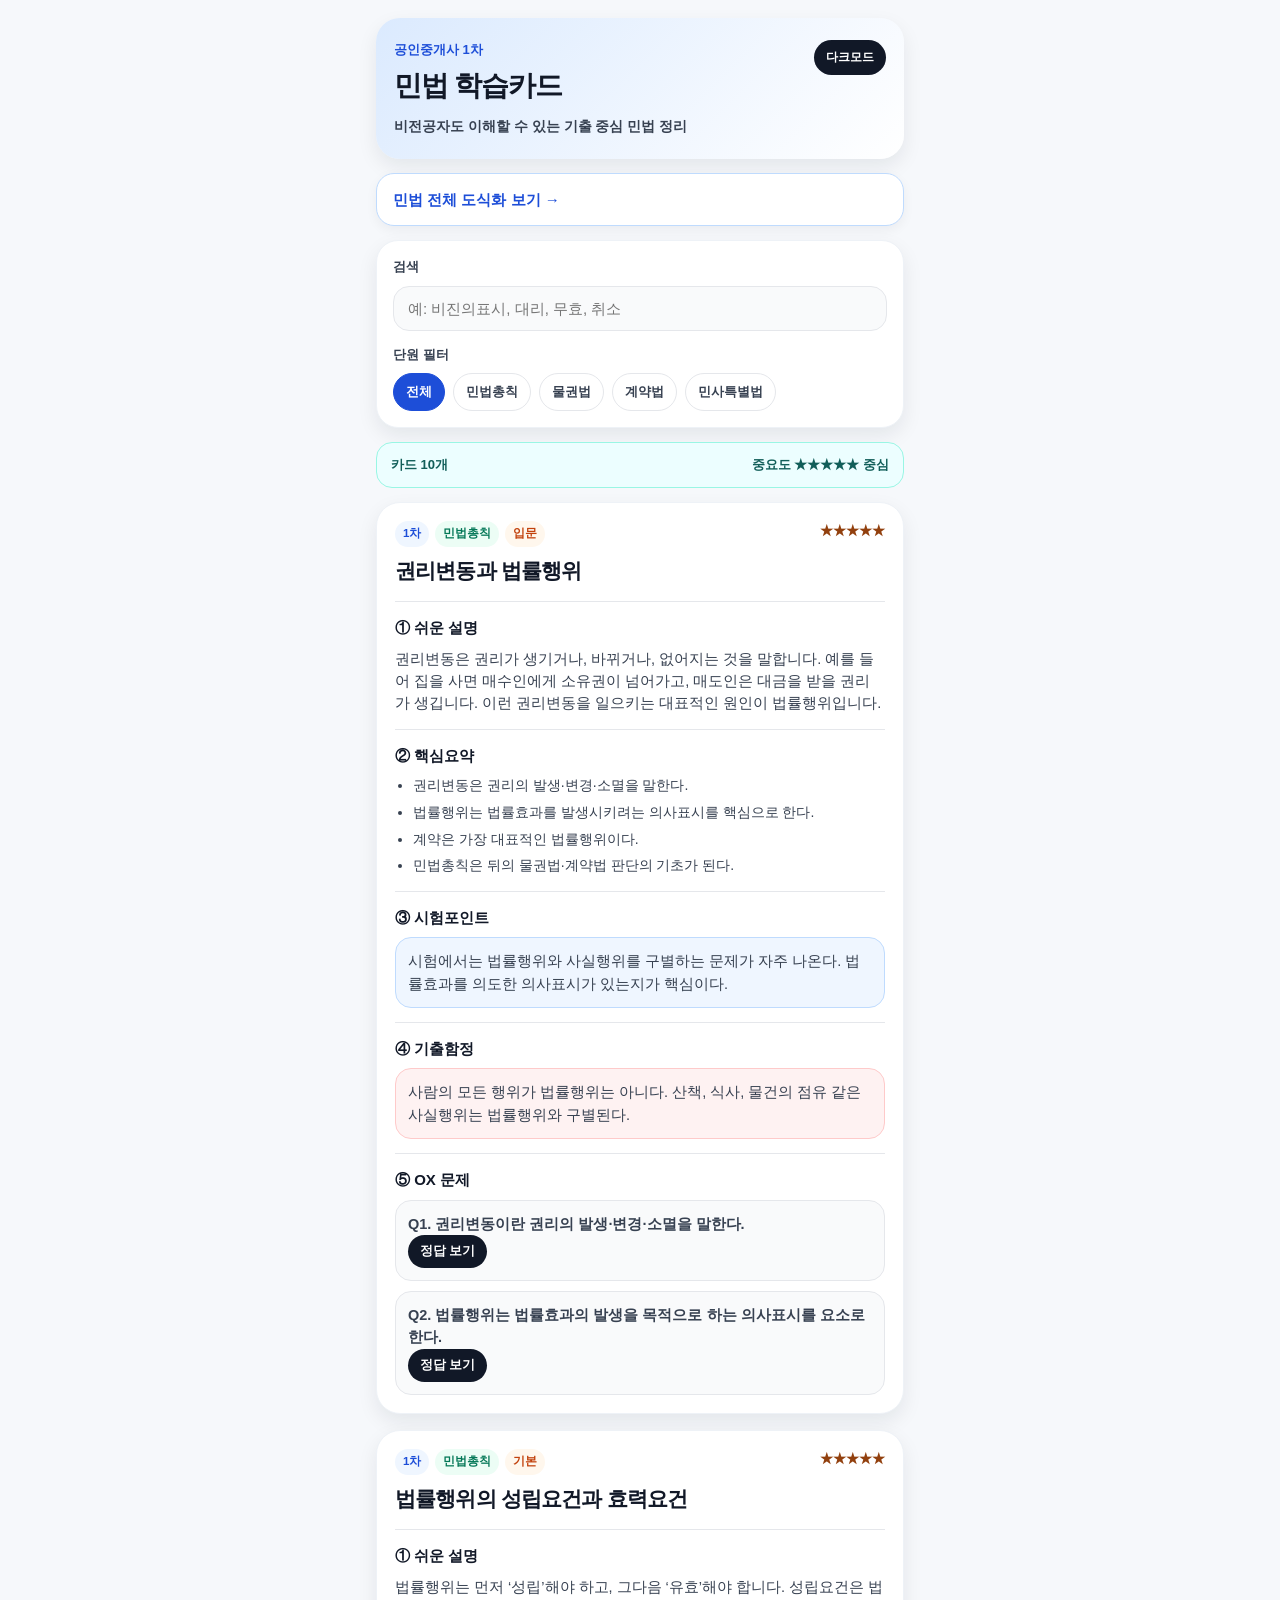
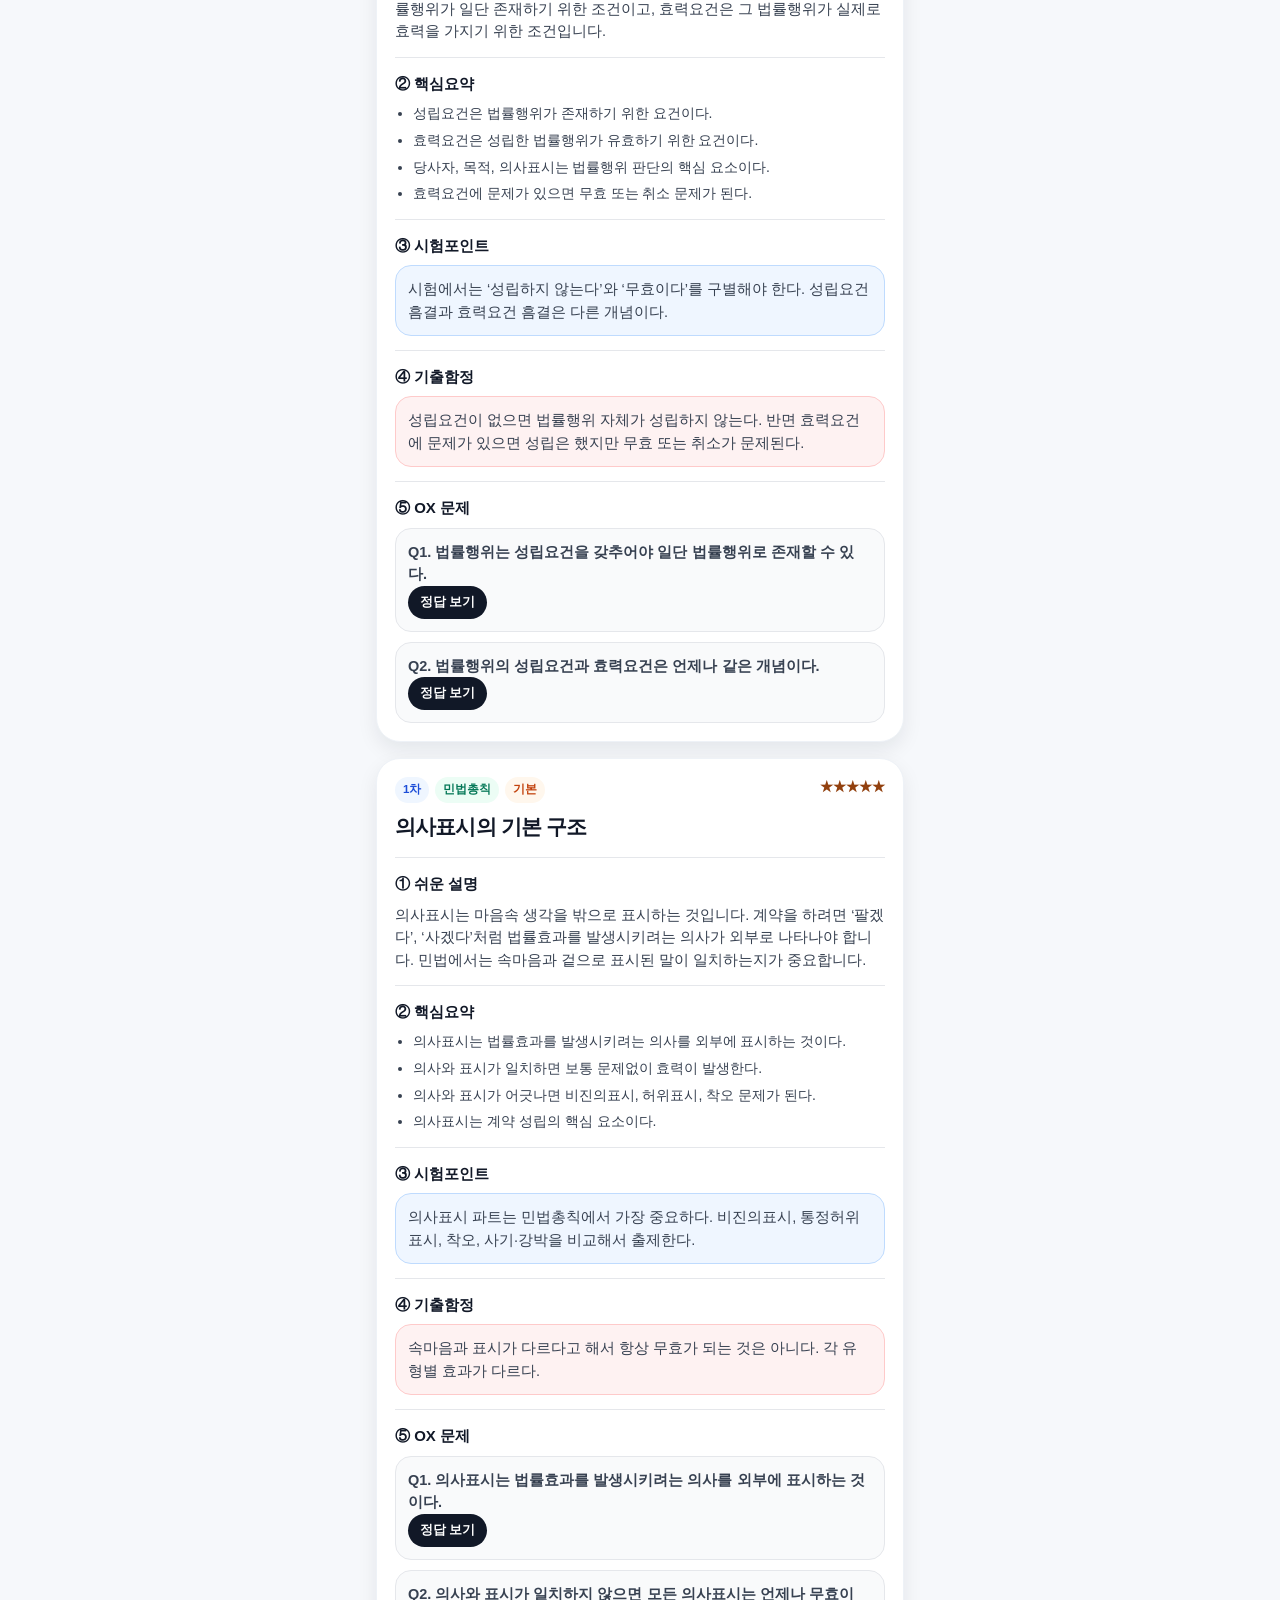
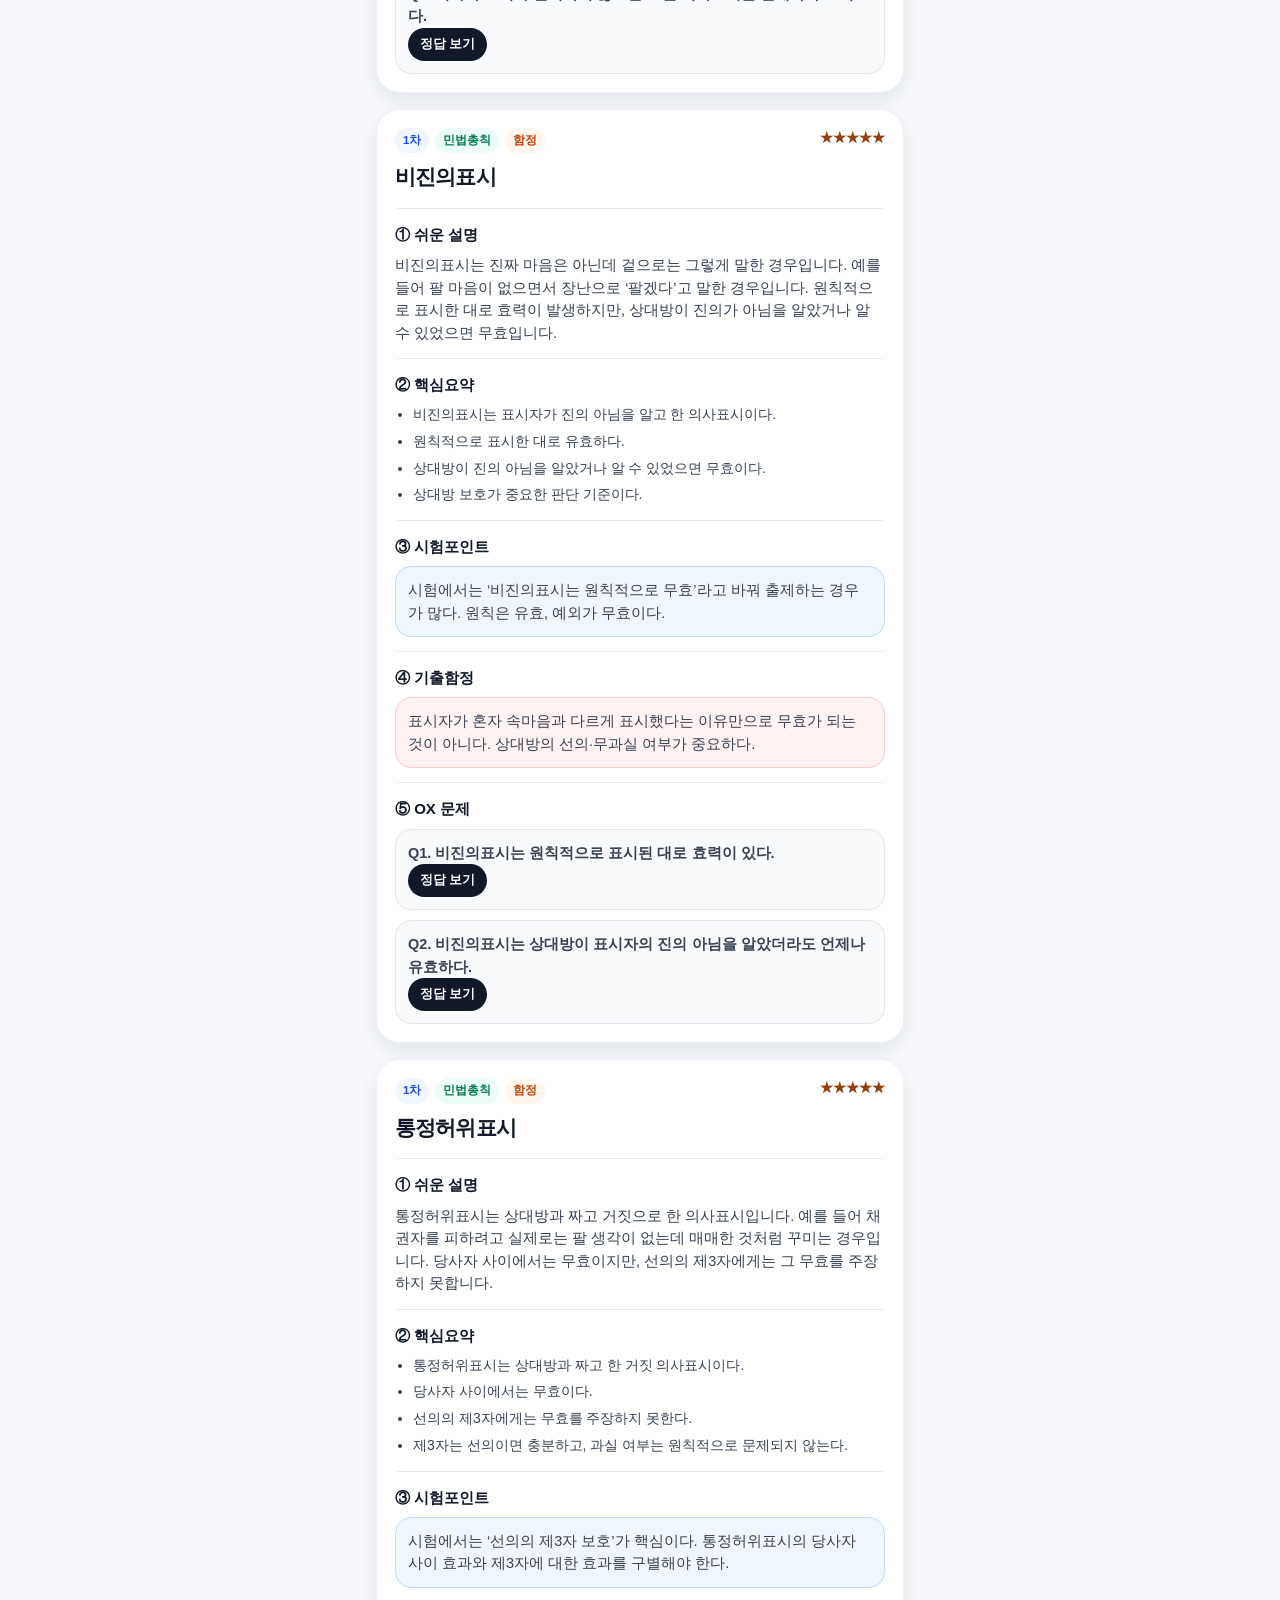
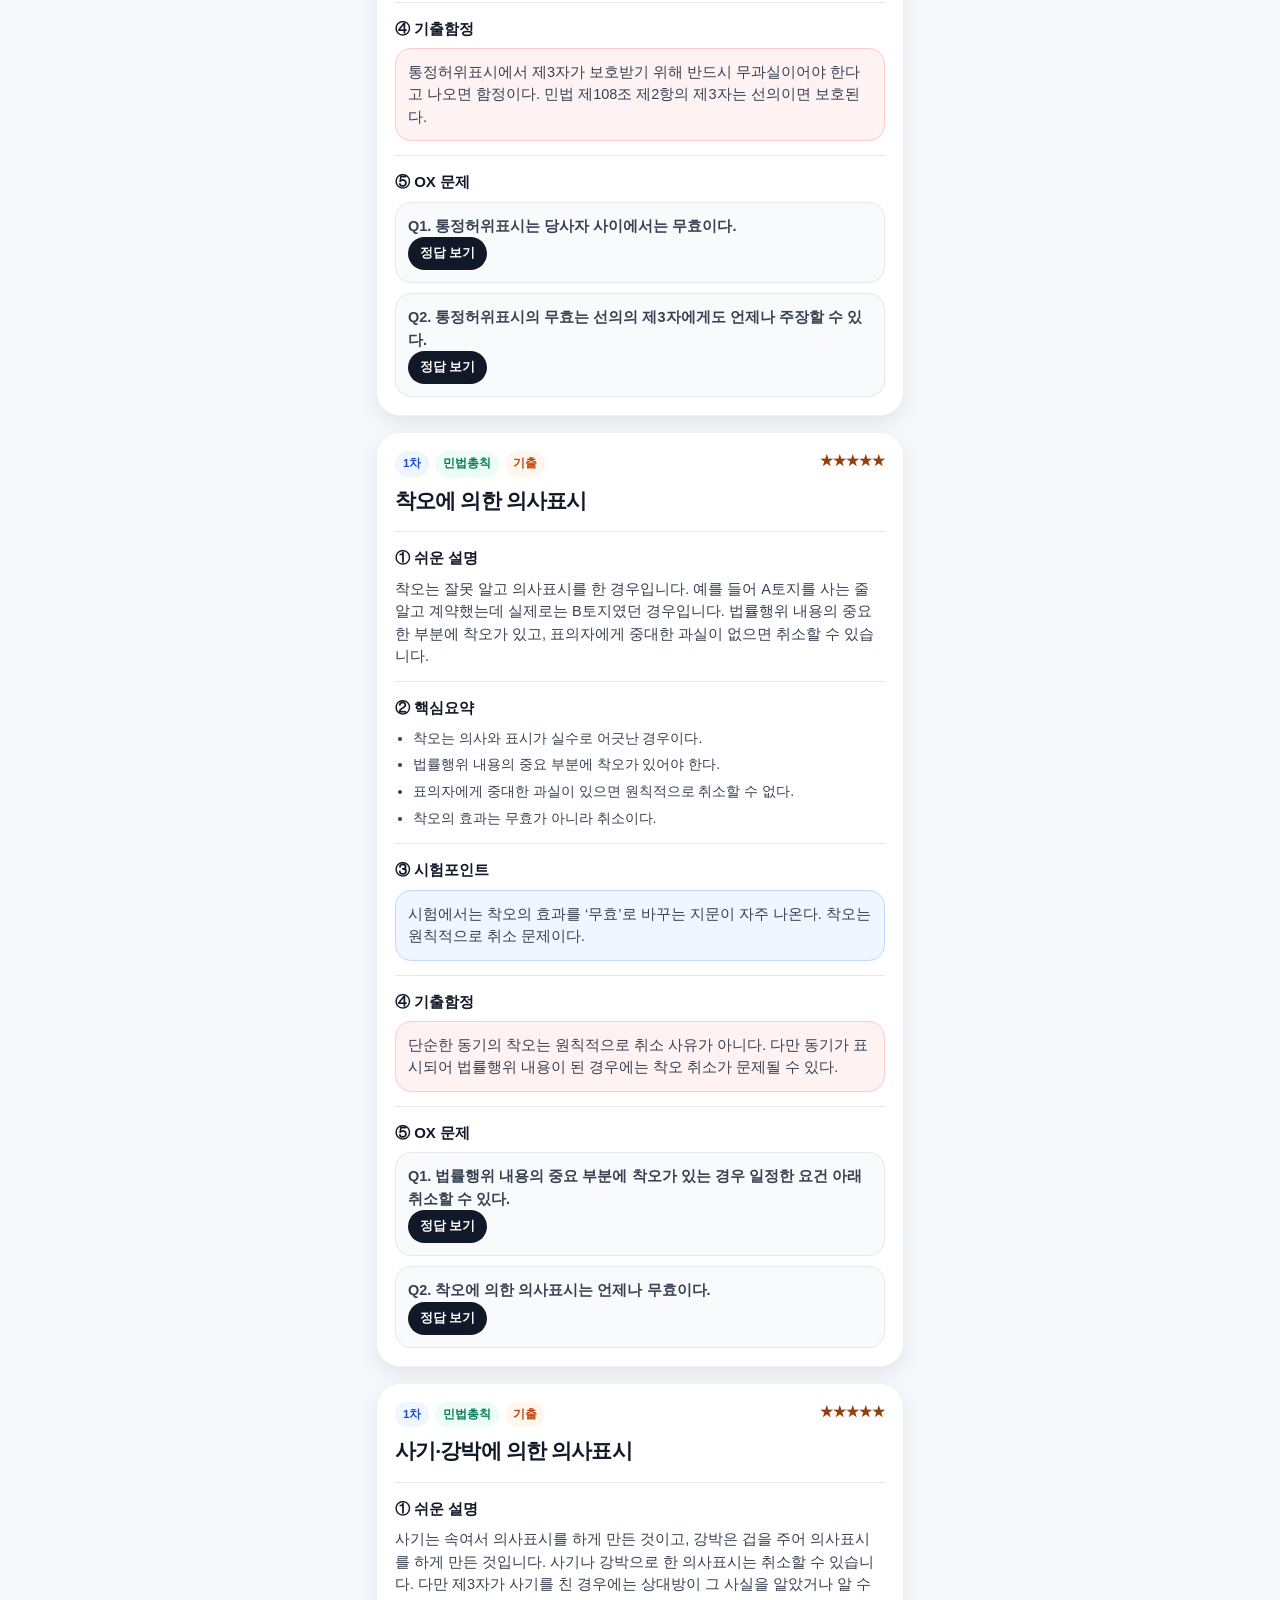
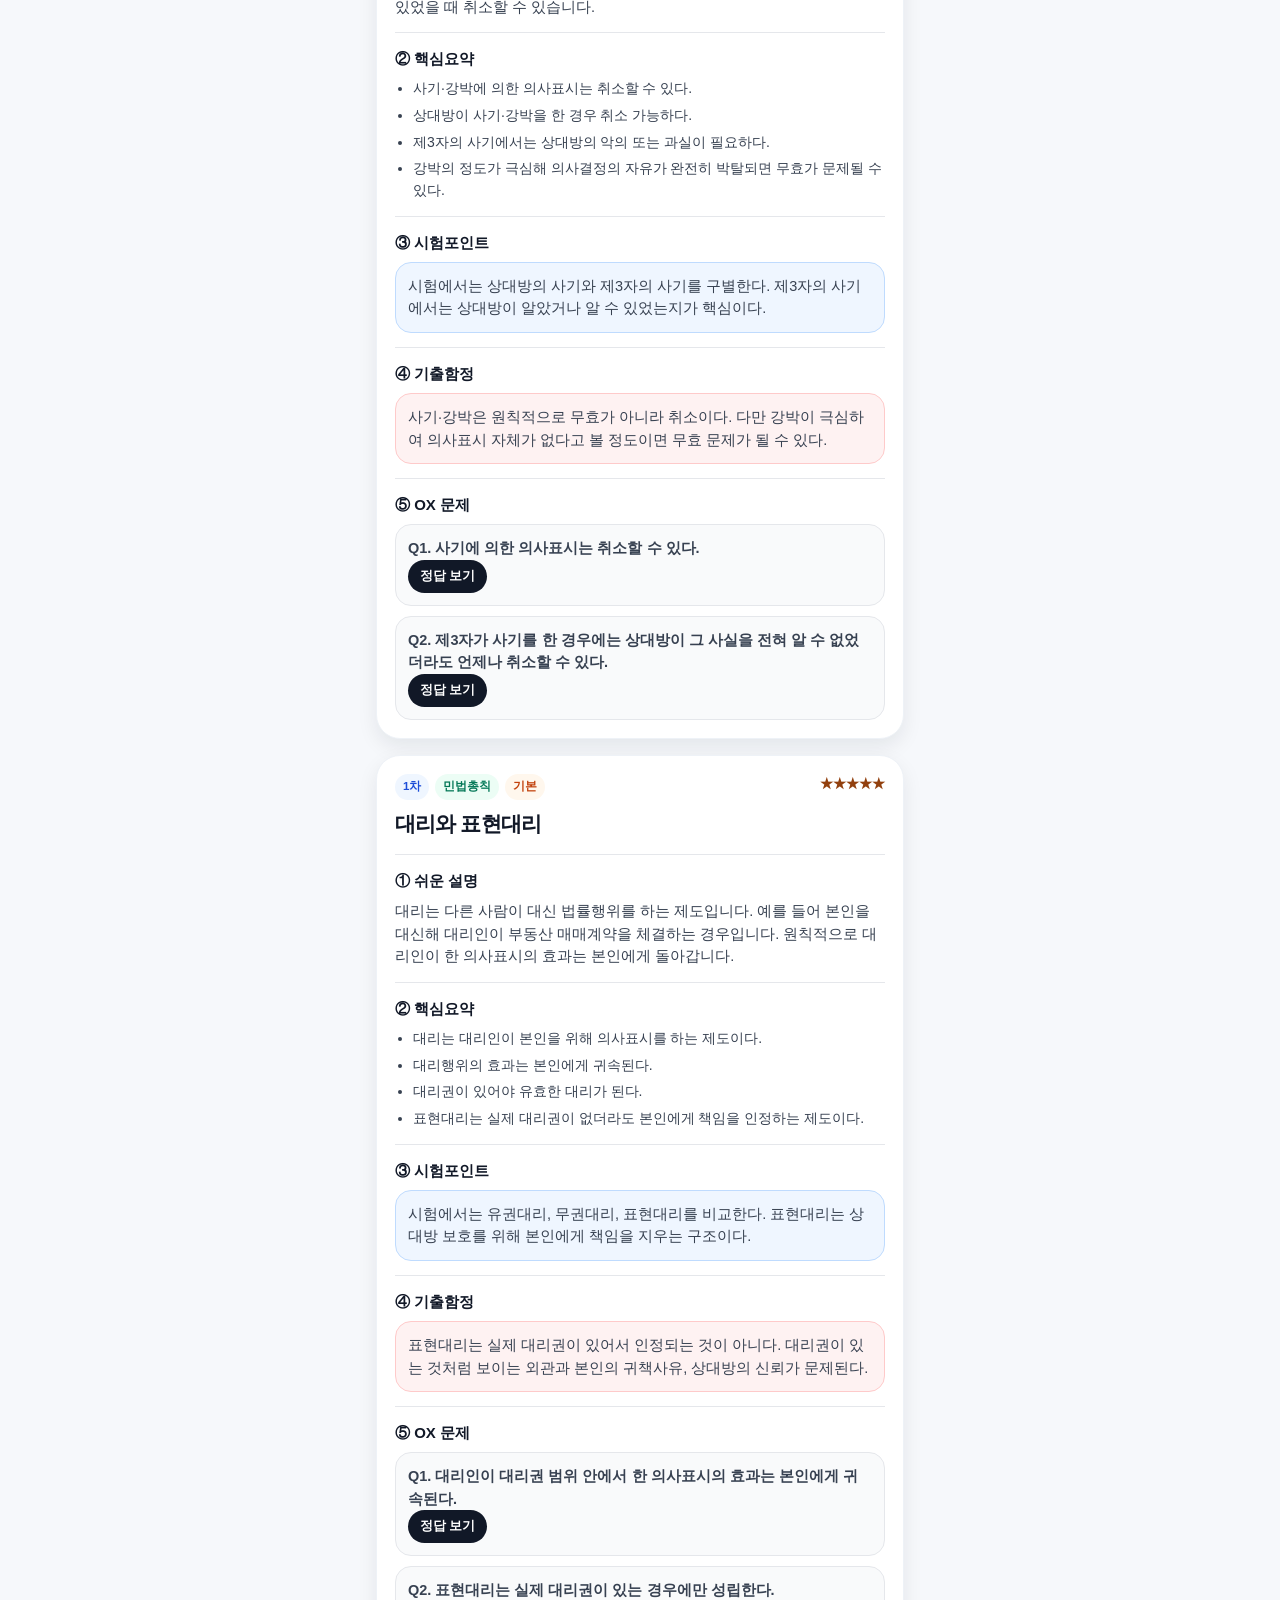
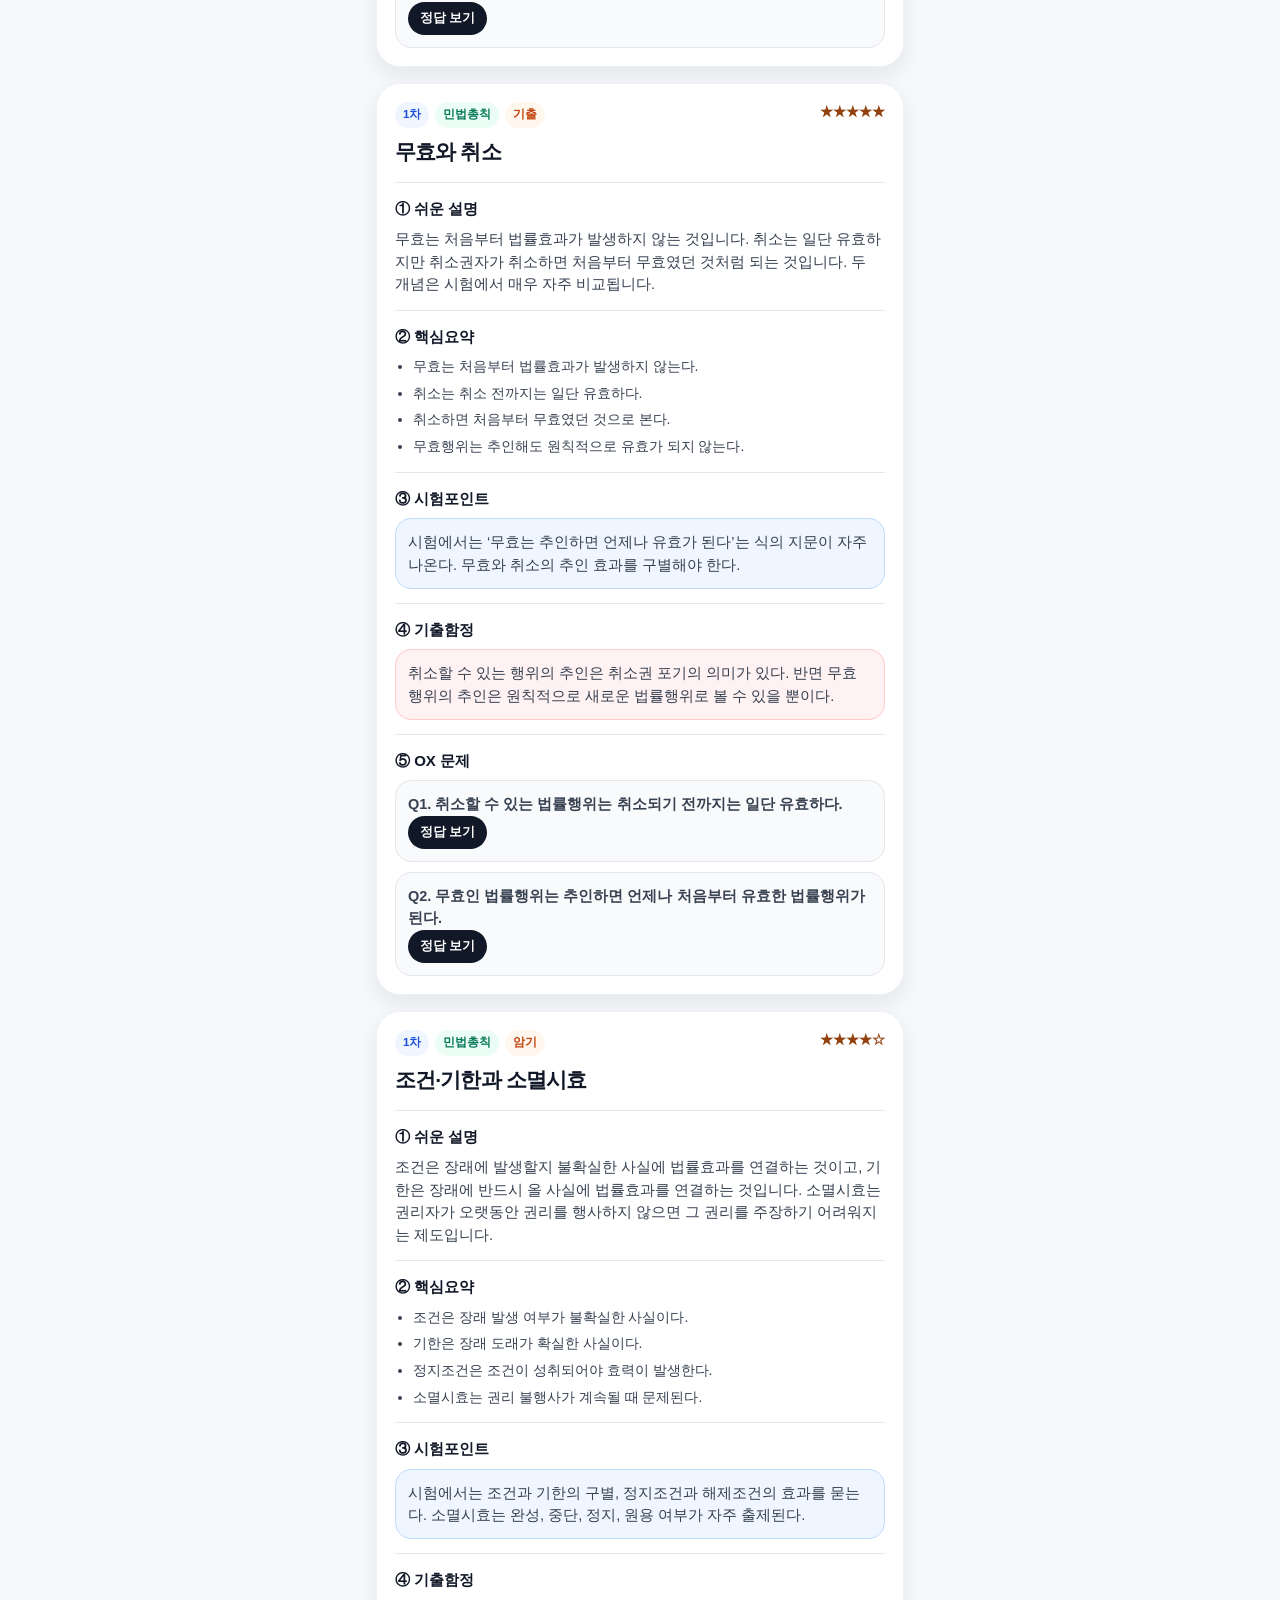
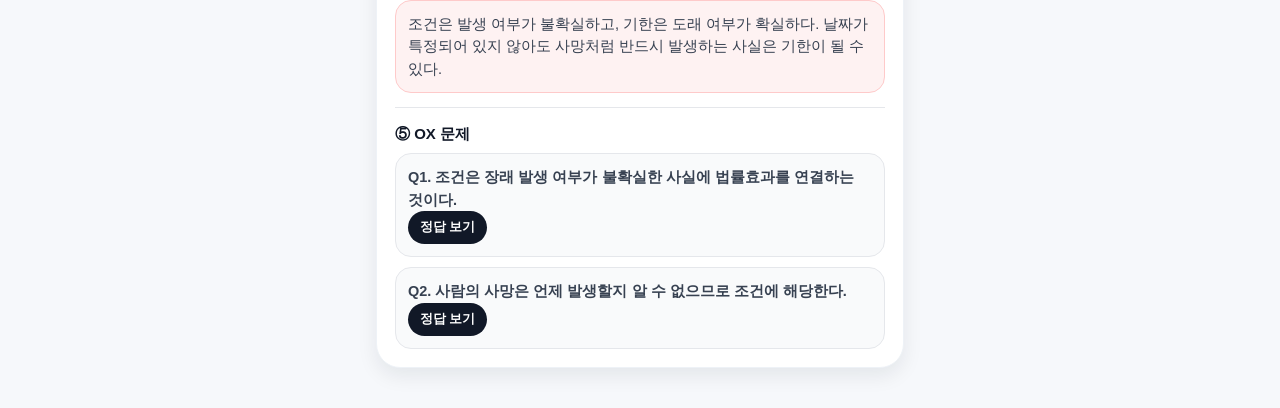
==== index.html @ 46f20a0e "Add files via upload" ====
<!DOCTYPE html>
<html lang="ko">
<head>
  <meta charset="UTF-8" />
  <meta name="viewport" content="width=device-width, initial-scale=1.0" />

  <title>공인중개사 민법 학습카드</title>

  <!-- 디자인 파일 연결 -->
  <link rel="stylesheet" href="style.css" />
</head>

<body>
  <div class="app">
    <header class="header">
      <div>
        <p class="eyebrow">공인중개사 1차</p>
        <h1>민법 학습카드</h1>
        <p class="subtitle">비전공자도 이해할 수 있는 기출 중심 민법 정리</p>
      </div>

      <button id="darkModeBtn" class="dark-btn" type="button">
        다크모드
      </button>
    </header>

    <section class="overview-link">
      <a href="civil-overview.html">
        민법 전체 도식화 보기 →
      </a>
    </section>

    <section class="control-panel">
      <label for="searchInput" class="label">검색</label>
      <input
        id="searchInput"
        class="search-input"
        type="text"
        placeholder="예: 비진의표시, 대리, 무효, 취소"
      />

      <div class="filter-area">
        <p class="label">단원 필터</p>

        <div class="filter-buttons">
          <button class="filter-btn active" type="button" data-chapter="전체">
            전체
          </button>

          <button class="filter-btn" type="button" data-chapter="민법총칙">
            민법총칙
          </button>

          <button class="filter-btn" type="button" data-chapter="물권법">
            물권법
          </button>

          <button class="filter-btn" type="button" data-chapter="계약법">
            계약법
          </button>

          <button class="filter-btn" type="button" data-chapter="민사특별법">
            민사특별법
          </button>
        </div>
      </div>
    </section>

    <section class="status-box">
      <span id="cardCount">카드 0개</span>
      <span>중요도 ★★★★★ 중심</span>
    </section>

    <main id="cardContainer" class="card-container">
      <!-- app.js가 여기에 학습카드를 자동으로 넣습니다 -->
    </main>
  </div>

  <!-- 데이터 파일 먼저 연결 -->
  <script src="data.js"></script>

  <!-- 작동 기능 파일 연결 -->
  <script src="app.js"></script>
</body>
</html>
---- style.css ----
:root {
  --bg: #f6f8fb;
  --card: #ffffff;
  --text: #111827;
  --muted: #6b7280;
  --line: #e5e7eb;
  --main: #1d4ed8;
  --main-soft: #eff6ff;
  --green: #047857;
  --green-soft: #ecfdf5;
  --orange: #c2410c;
  --orange-soft: #fff7ed;
  --red: #b91c1c;
  --red-soft: #fef2f2;
  --yellow: #facc15;
  --shadow: 0 8px 20px rgba(15, 23, 42, 0.08);
}

* {
  box-sizing: border-box;
}

body {
  margin: 0;
  font-family: -apple-system, BlinkMacSystemFont, "Apple SD Gothic Neo",
    "Noto Sans KR", "Segoe UI", sans-serif;
  background: var(--bg);
  color: var(--text);
  line-height: 1.55;
}

.app {
  width: 100%;
  max-width: 560px;
  margin: 0 auto;
  padding: 18px 16px 40px;
}

.header {
  display: flex;
  justify-content: space-between;
  gap: 14px;
  align-items: flex-start;
  background: linear-gradient(135deg, #dbeafe, #ffffff);
  border-radius: 24px;
  padding: 22px 18px;
  box-shadow: var(--shadow);
  margin-bottom: 14px;
}

.eyebrow {
  margin: 0 0 4px;
  font-size: 13px;
  font-weight: 800;
  color: var(--main);
}

h1 {
  margin: 0;
  font-size: 28px;
  font-weight: 900;
  letter-spacing: -0.04em;
}

.subtitle {
  margin: 8px 0 0;
  font-size: 14px;
  color: #374151;
  font-weight: 600;
}

.dark-btn {
  flex: 0 0 auto;
  border: 0;
  border-radius: 999px;
  padding: 9px 12px;
  background: #111827;
  color: #ffffff;
  font-size: 12px;
  font-weight: 800;
  cursor: pointer;
}

.overview-link {
  margin-bottom: 14px;
}

.overview-link a {
  display: block;
  text-decoration: none;
  background: #ffffff;
  color: var(--main);
  border: 1px solid #bfdbfe;
  border-radius: 18px;
  padding: 14px 16px;
  font-size: 15px;
  font-weight: 900;
  box-shadow: 0 4px 12px rgba(15, 23, 42, 0.05);
}

.control-panel {
  background: #ffffff;
  border-radius: 22px;
  padding: 16px;
  box-shadow: var(--shadow);
  border: 1px solid #eef2f7;
  margin-bottom: 14px;
}

.label {
  margin: 0 0 8px;
  display: block;
  font-size: 13px;
  color: #374151;
  font-weight: 900;
}

.search-input {
  width: 100%;
  border: 1px solid var(--line);
  border-radius: 16px;
  padding: 13px 14px;
  font-size: 15px;
  outline: none;
  background: #f9fafb;
  color: var(--text);
}

.search-input:focus {
  border-color: var(--main);
  background: #ffffff;
  box-shadow: 0 0 0 3px rgba(29, 78, 216, 0.12);
}

.filter-area {
  margin-top: 14px;
}

.filter-buttons {
  display: flex;
  flex-wrap: wrap;
  gap: 8px;
}

.filter-btn {
  border: 1px solid var(--line);
  background: #ffffff;
  color: #374151;
  border-radius: 999px;
  padding: 9px 12px;
  font-size: 13px;
  font-weight: 800;
  cursor: pointer;
}

.filter-btn.active {
  background: var(--main);
  color: #ffffff;
  border-color: var(--main);
}

.status-box {
  display: flex;
  justify-content: space-between;
  gap: 10px;
  background: #ecfeff;
  color: #115e59;
  border: 1px solid #99f6e4;
  border-radius: 16px;
  padding: 12px 14px;
  font-size: 13px;
  font-weight: 900;
  margin-bottom: 14px;
}

.card-container {
  display: flex;
  flex-direction: column;
  gap: 16px;
}

.study-card {
  background: var(--card);
  border-radius: 24px;
  padding: 18px;
  box-shadow: var(--shadow);
  border: 1px solid #eef2f7;
}

.card-top {
  display: flex;
  justify-content: space-between;
  gap: 12px;
  align-items: flex-start;
  margin-bottom: 12px;
}

.badges {
  display: flex;
  flex-wrap: wrap;
  gap: 6px;
  margin-bottom: 8px;
}

.badge {
  display: inline-flex;
  align-items: center;
  border-radius: 999px;
  padding: 4px 8px;
  font-size: 11.5px;
  font-weight: 900;
}

.badge.exam {
  background: var(--main-soft);
  color: var(--main);
}

.badge.chapter {
  background: var(--green-soft);
  color: var(--green);
}

.badge.level {
  background: var(--orange-soft);
  color: var(--orange);
}

.card-title {
  margin: 0;
  font-size: 21px;
  font-weight: 900;
  letter-spacing: -0.04em;
}

.importance {
  white-space: nowrap;
  font-size: 13px;
  color: #92400e;
  font-weight: 900;
}

.card-section {
  margin-top: 14px;
  padding-top: 14px;
  border-top: 1px solid var(--line);
}

.card-section h3 {
  margin: 0 0 8px;
  font-size: 15px;
  font-weight: 900;
  color: #111827;
}

.card-section p {
  margin: 0;
  font-size: 14.5px;
  color: #374151;
}

.summary-list {
  margin: 0;
  padding-left: 18px;
}

.summary-list li {
  margin: 5px 0;
  font-size: 14px;
  color: #374151;
}

.point-box {
  background: var(--main-soft);
  border: 1px solid #bfdbfe;
  border-radius: 16px;
  padding: 12px;
}

.trap-box {
  background: var(--red-soft);
  border: 1px solid #fecaca;
  border-radius: 16px;
  padding: 12px;
}

.ox-list {
  display: flex;
  flex-direction: column;
  gap: 10px;
}

.ox-item {
  background: #f9fafb;
  border: 1px solid var(--line);
  border-radius: 16px;
  padding: 12px;
}

.ox-q {
  margin: 0 0 10px;
  font-size: 14.5px;
  font-weight: 800;
  color: #111827;
}

.answer-btn {
  border: 0;
  border-radius: 999px;
  background: #111827;
  color: #ffffff;
  padding: 8px 12px;
  font-size: 12.5px;
  font-weight: 900;
  cursor: pointer;
}

.ox-answer {
  display: none;
  margin-top: 10px;
  padding: 10px;
  background: #ffffff;
  border-radius: 12px;
  border: 1px solid var(--line);
  font-size: 13.5px;
  color: #374151;
}

.ox-answer.show {
  display: block;
}

.answer-mark {
  font-size: 16px;
  font-weight: 900;
  color: var(--main);
  margin-right: 6px;
}

.empty {
  background: #ffffff;
  border-radius: 20px;
  padding: 24px 18px;
  text-align: center;
  color: var(--muted);
  font-weight: 800;
  box-shadow: var(--shadow);
}

/* 다크모드 */
body.dark {
  --bg: #0f172a;
  --card: #1e293b;
  --text: #f8fafc;
  --muted: #cbd5e1;
  --line: #334155;
  --main-soft: #172554;
  --green-soft: #052e2b;
  --orange-soft: #431407;
  --red-soft: #450a0a;
}

body.dark .header {
  background: linear-gradient(135deg, #1e3a8a, #1e293b);
}

body.dark .subtitle,
body.dark .label,
body.dark .filter-btn,
body.dark .card-section p,
body.dark .summary-list li,
body.dark .ox-q {
  color: #e5e7eb;
}

body.dark .control-panel,
body.dark .overview-link a,
body.dark .study-card,
body.dark .ox-item,
body.dark .ox-answer,
body.dark .empty {
  background: #1e293b;
  border-color: #334155;
}

body.dark .search-input {
  background: #0f172a;
  border-color: #334155;
  color: #f8fafc;
}

body.dark .filter-btn {
  background: #0f172a;
  border-color: #334155;
}

body.dark .filter-btn.active {
  background: #2563eb;
  color: #ffffff;
}

body.dark .dark-btn {
  background: #f8fafc;
  color: #111827;
}

body.dark .card-section h3,
body.dark .card-title {
  color: #f8fafc;
}

@media (max-width: 380px) {
  .app {
    padding: 14px 12px 32px;
  }

  .header {
    flex-direction: column;
  }

  h1 {
    font-size: 25px;
  }

  .status-box {
    flex-direction: column;
  }

  .card-title {
    font-size: 19px;
  }
}
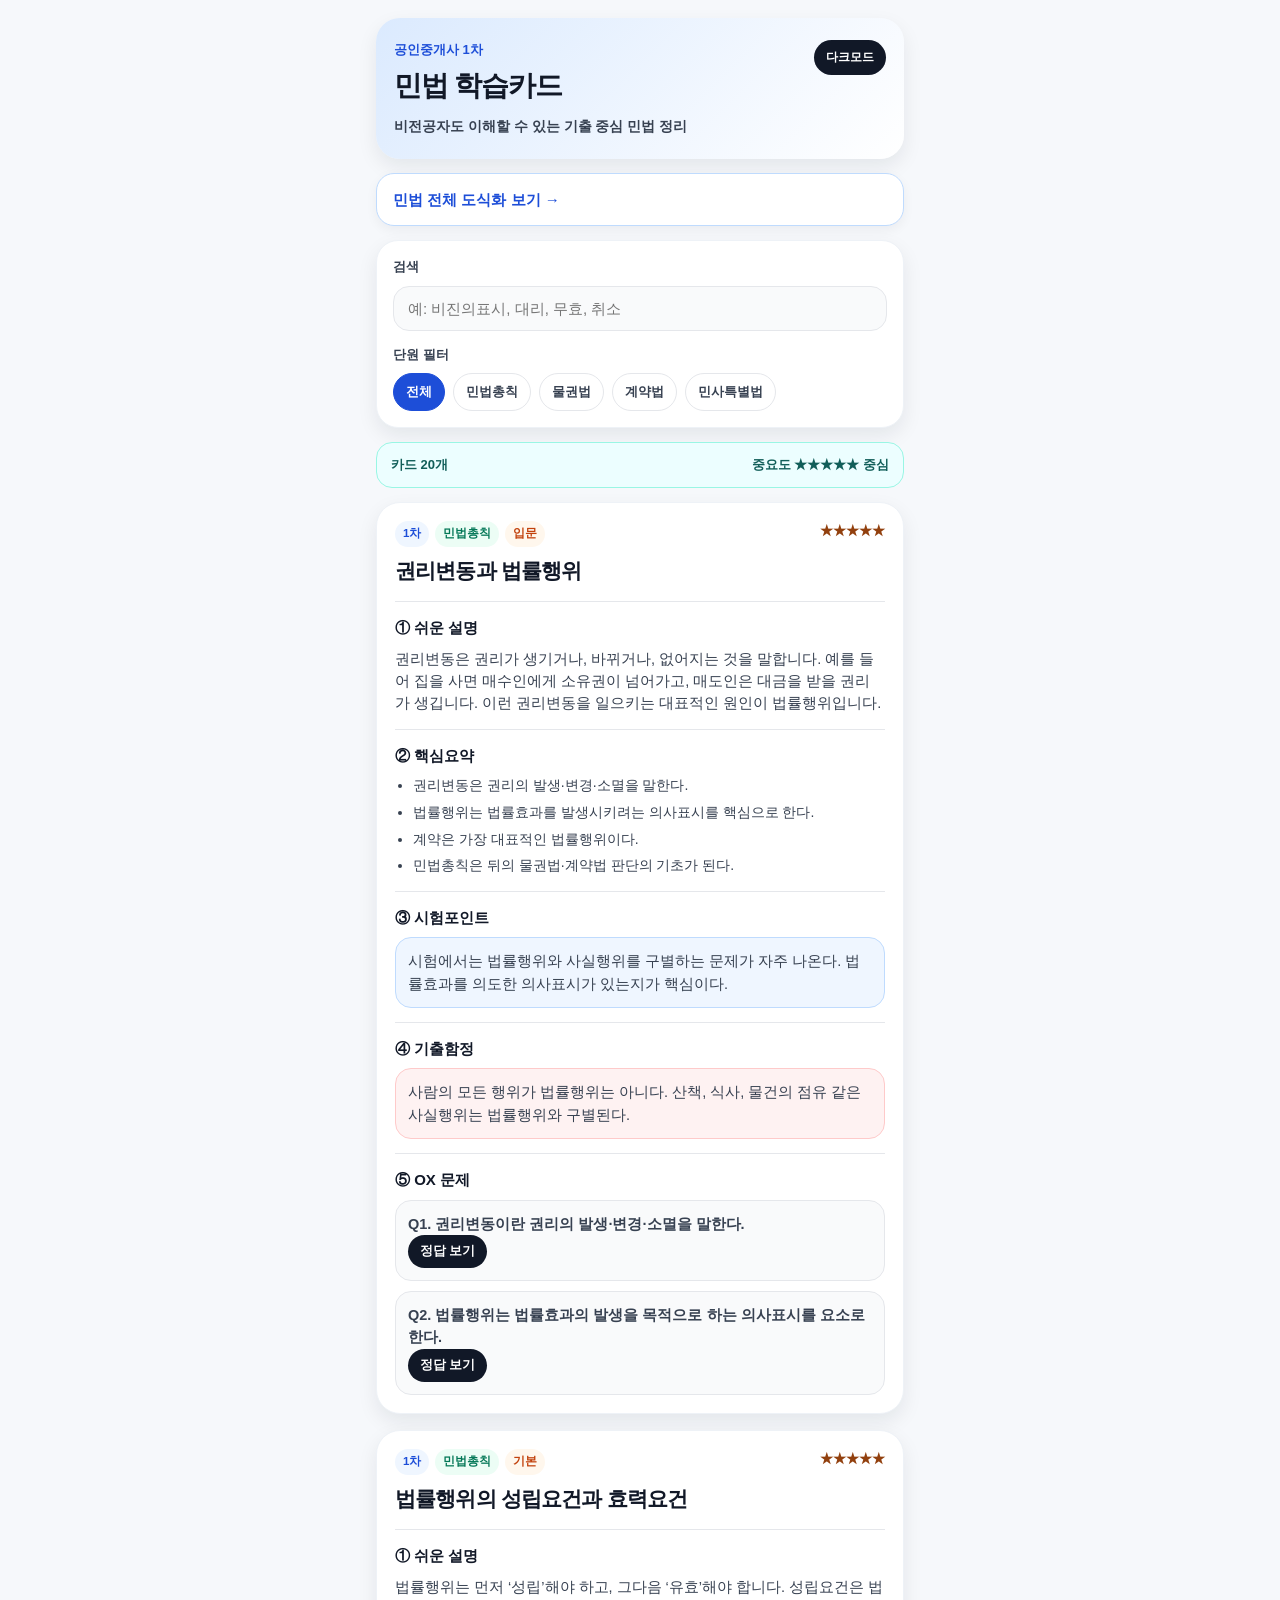
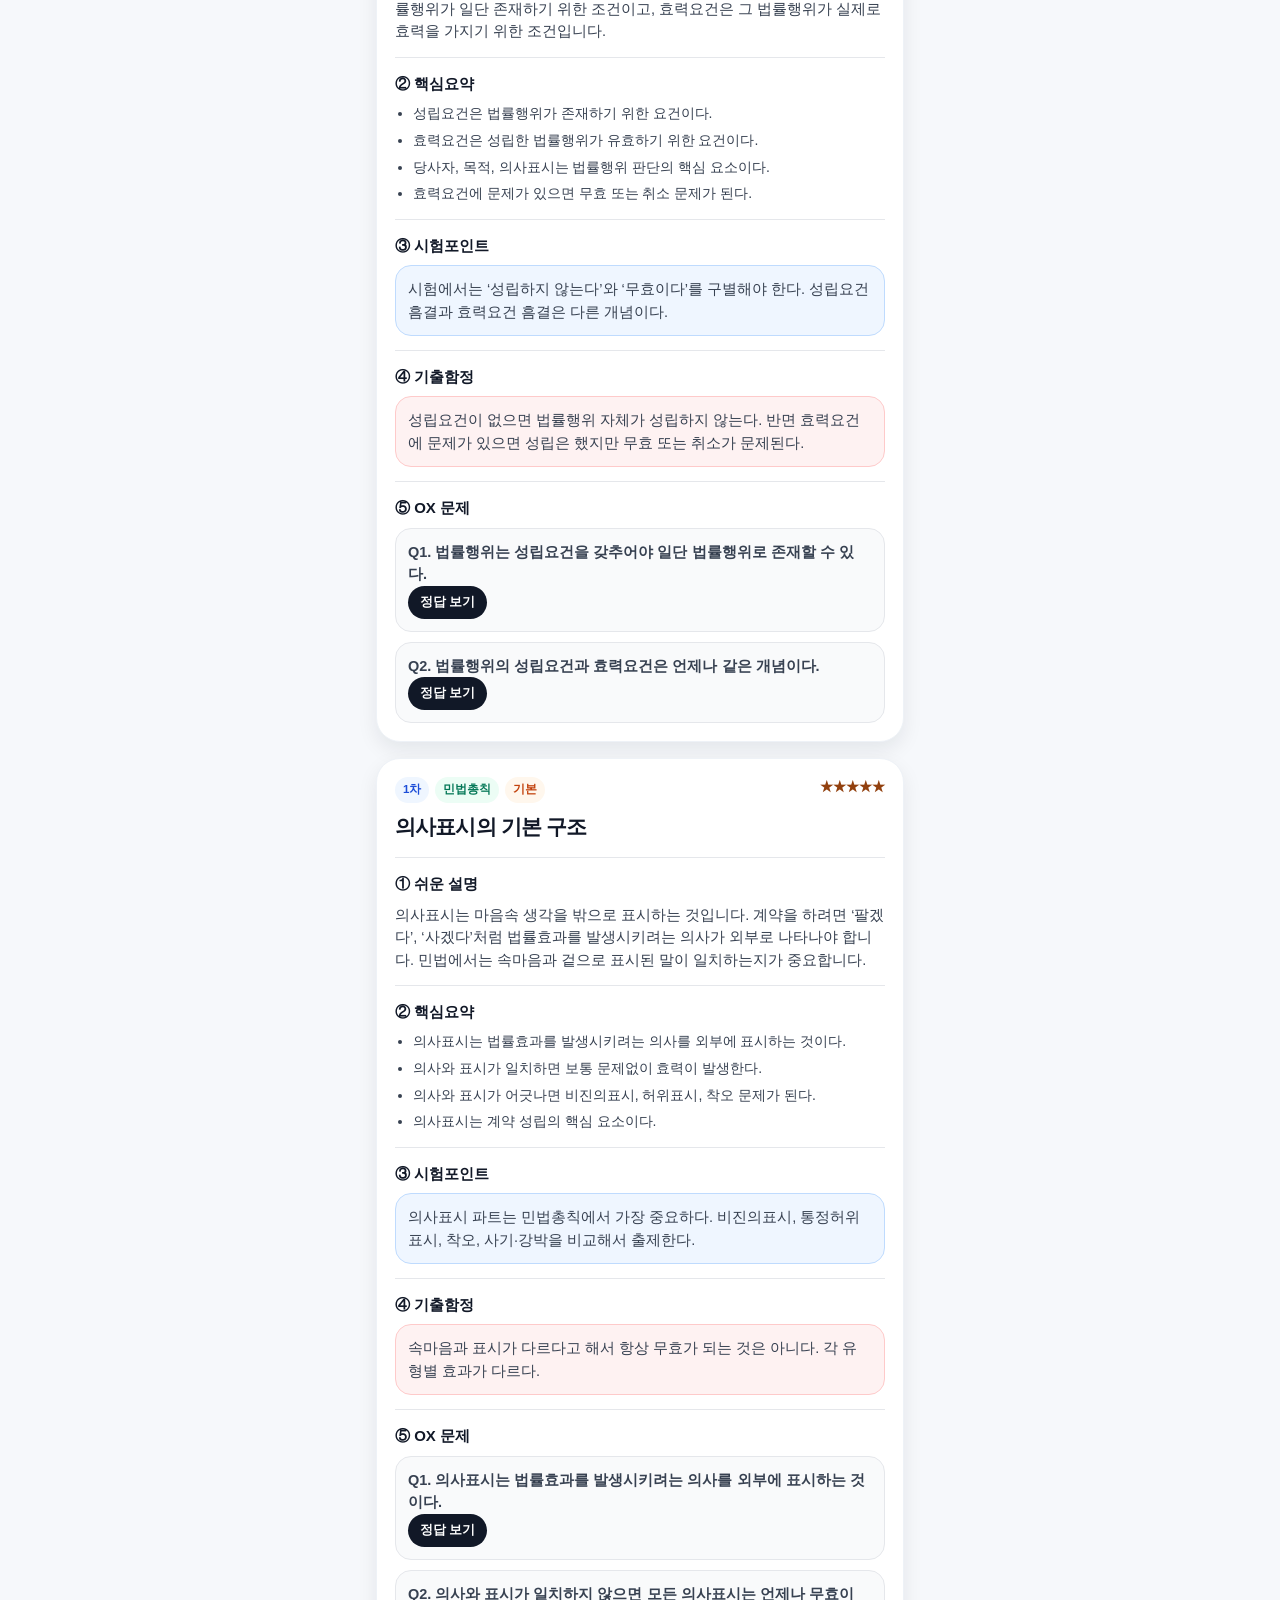
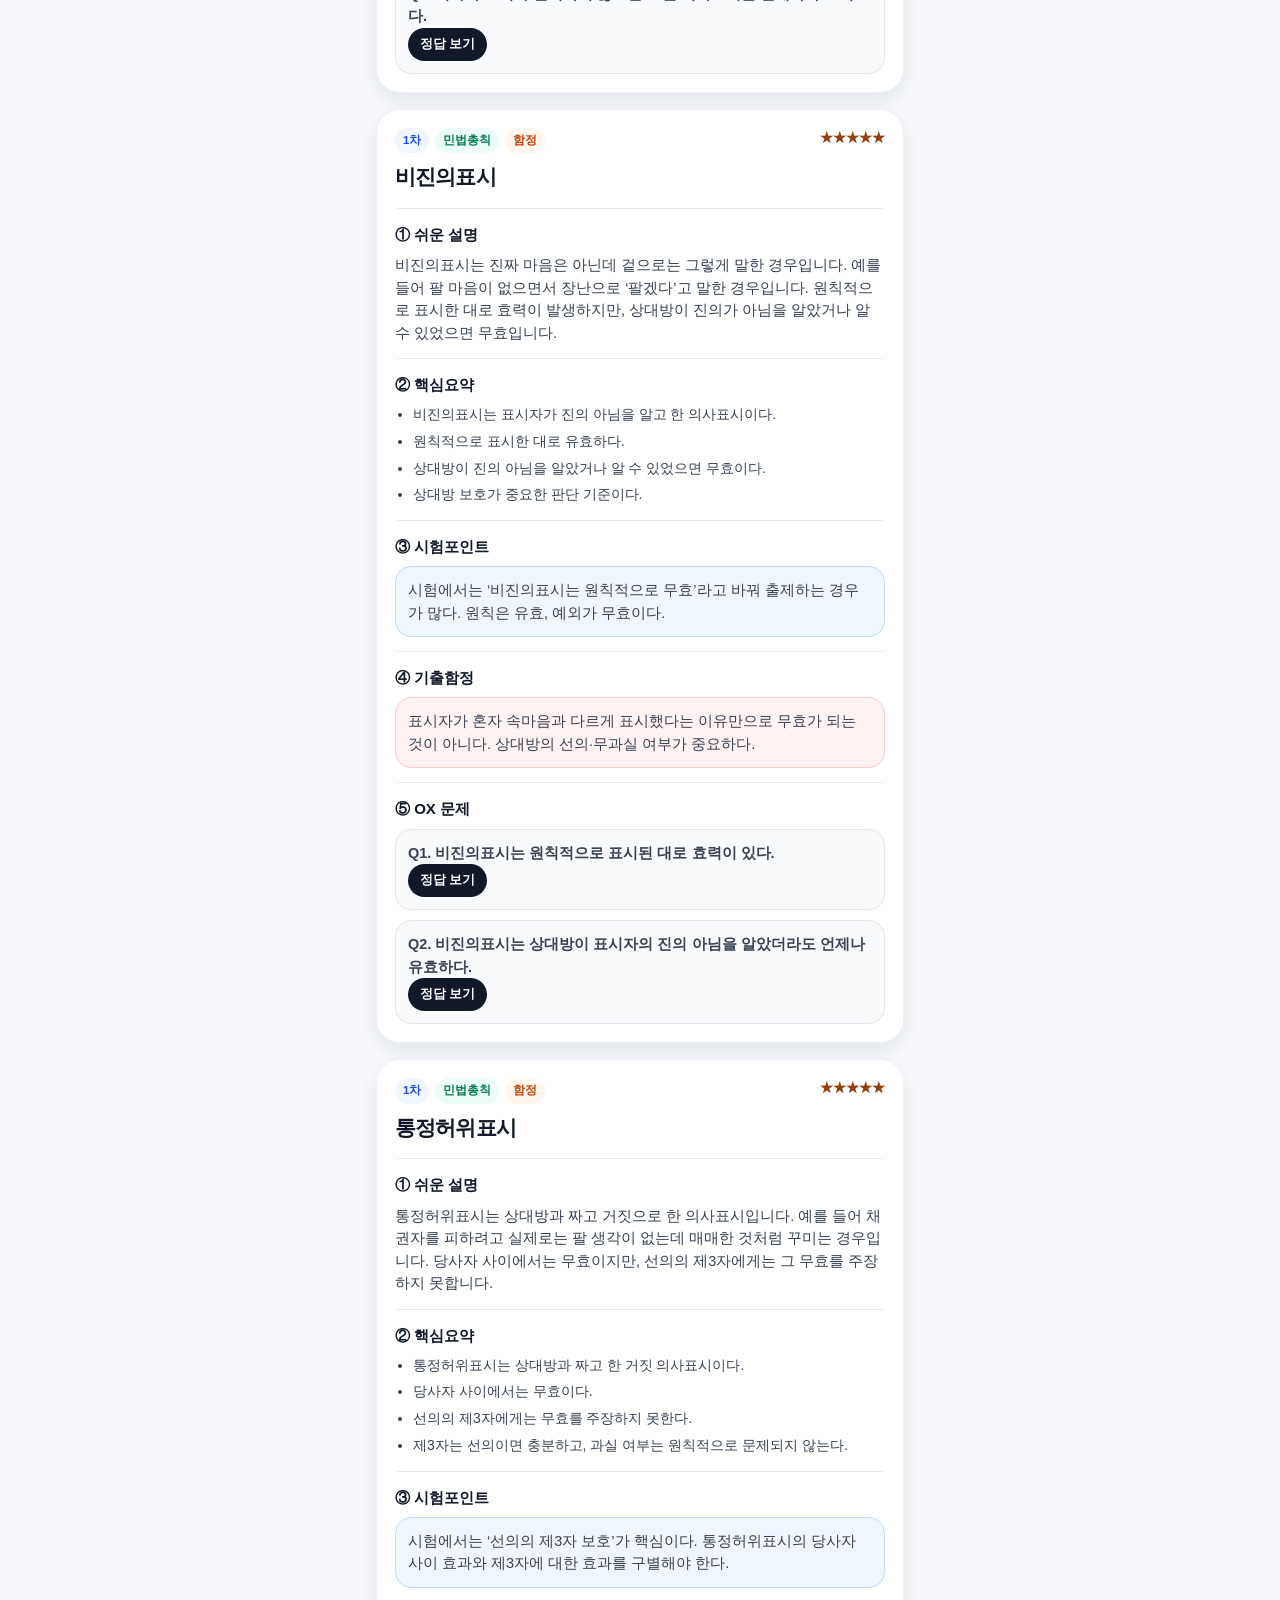
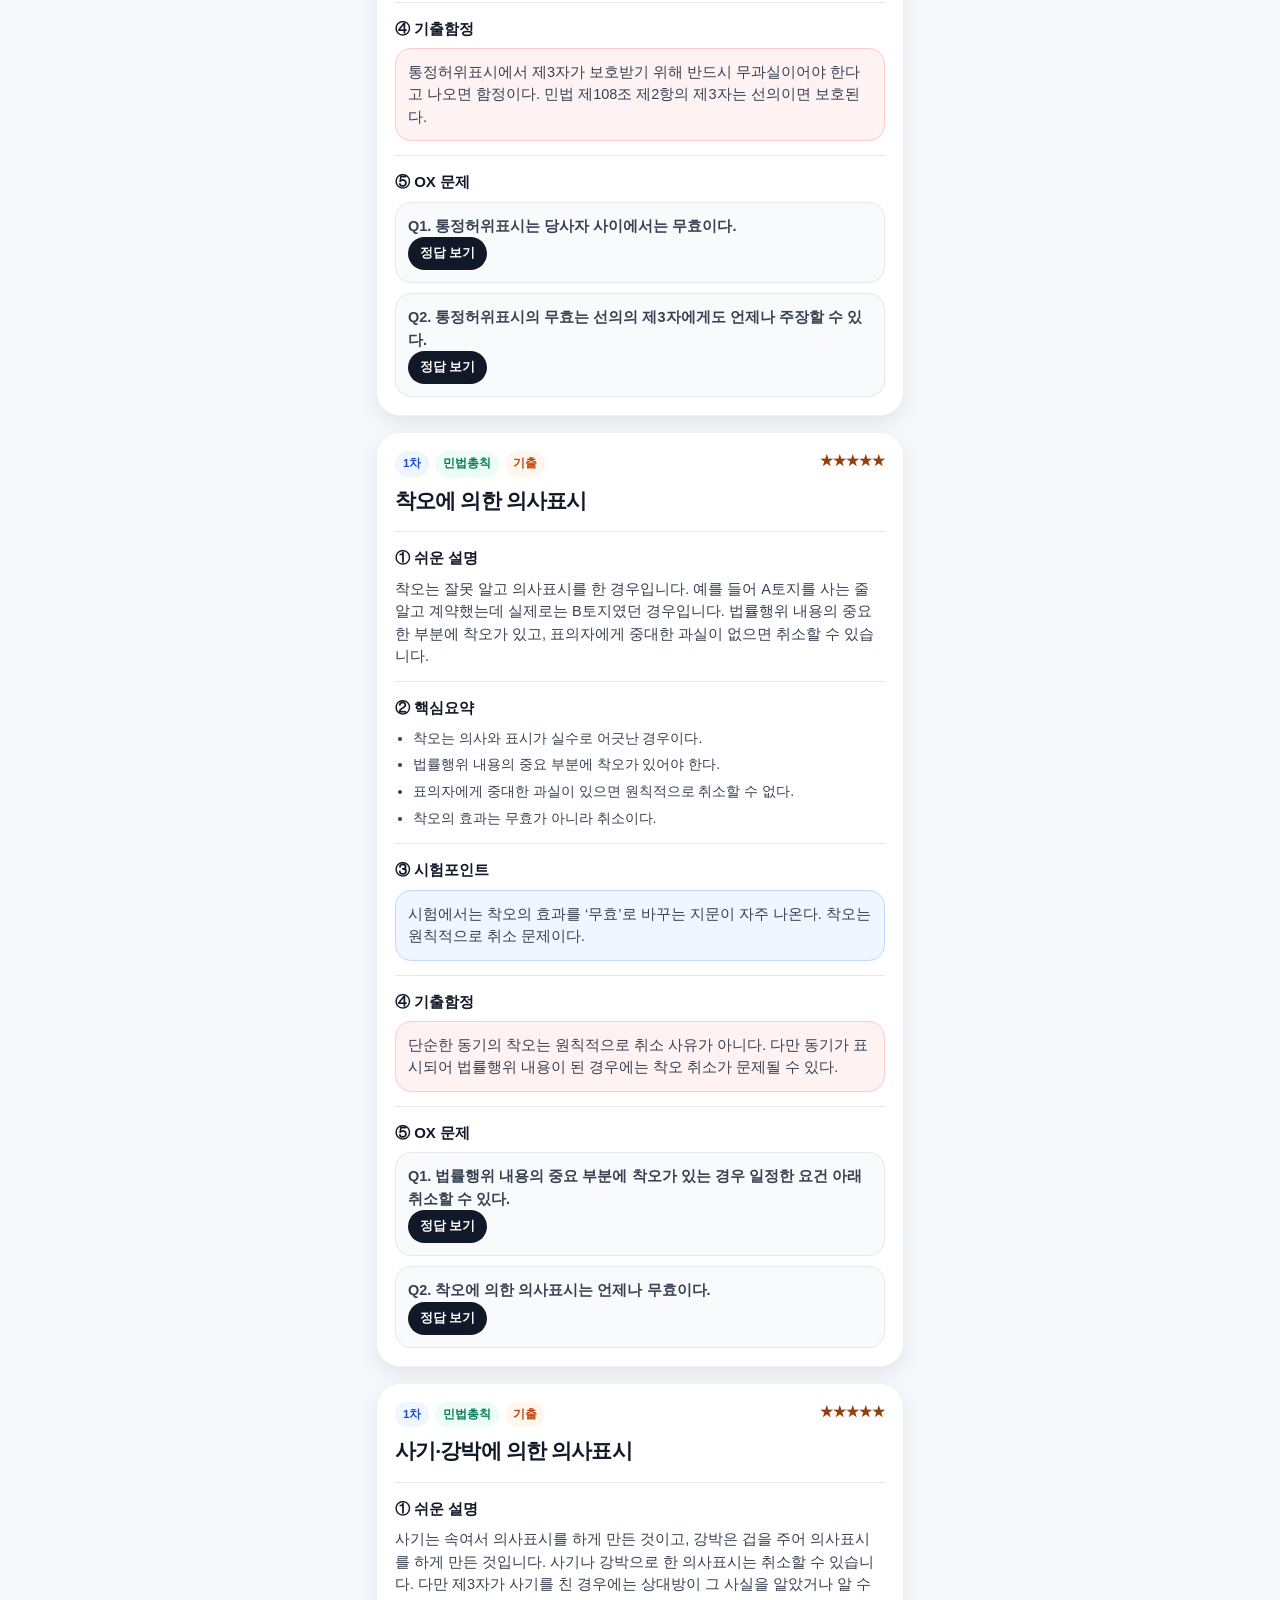
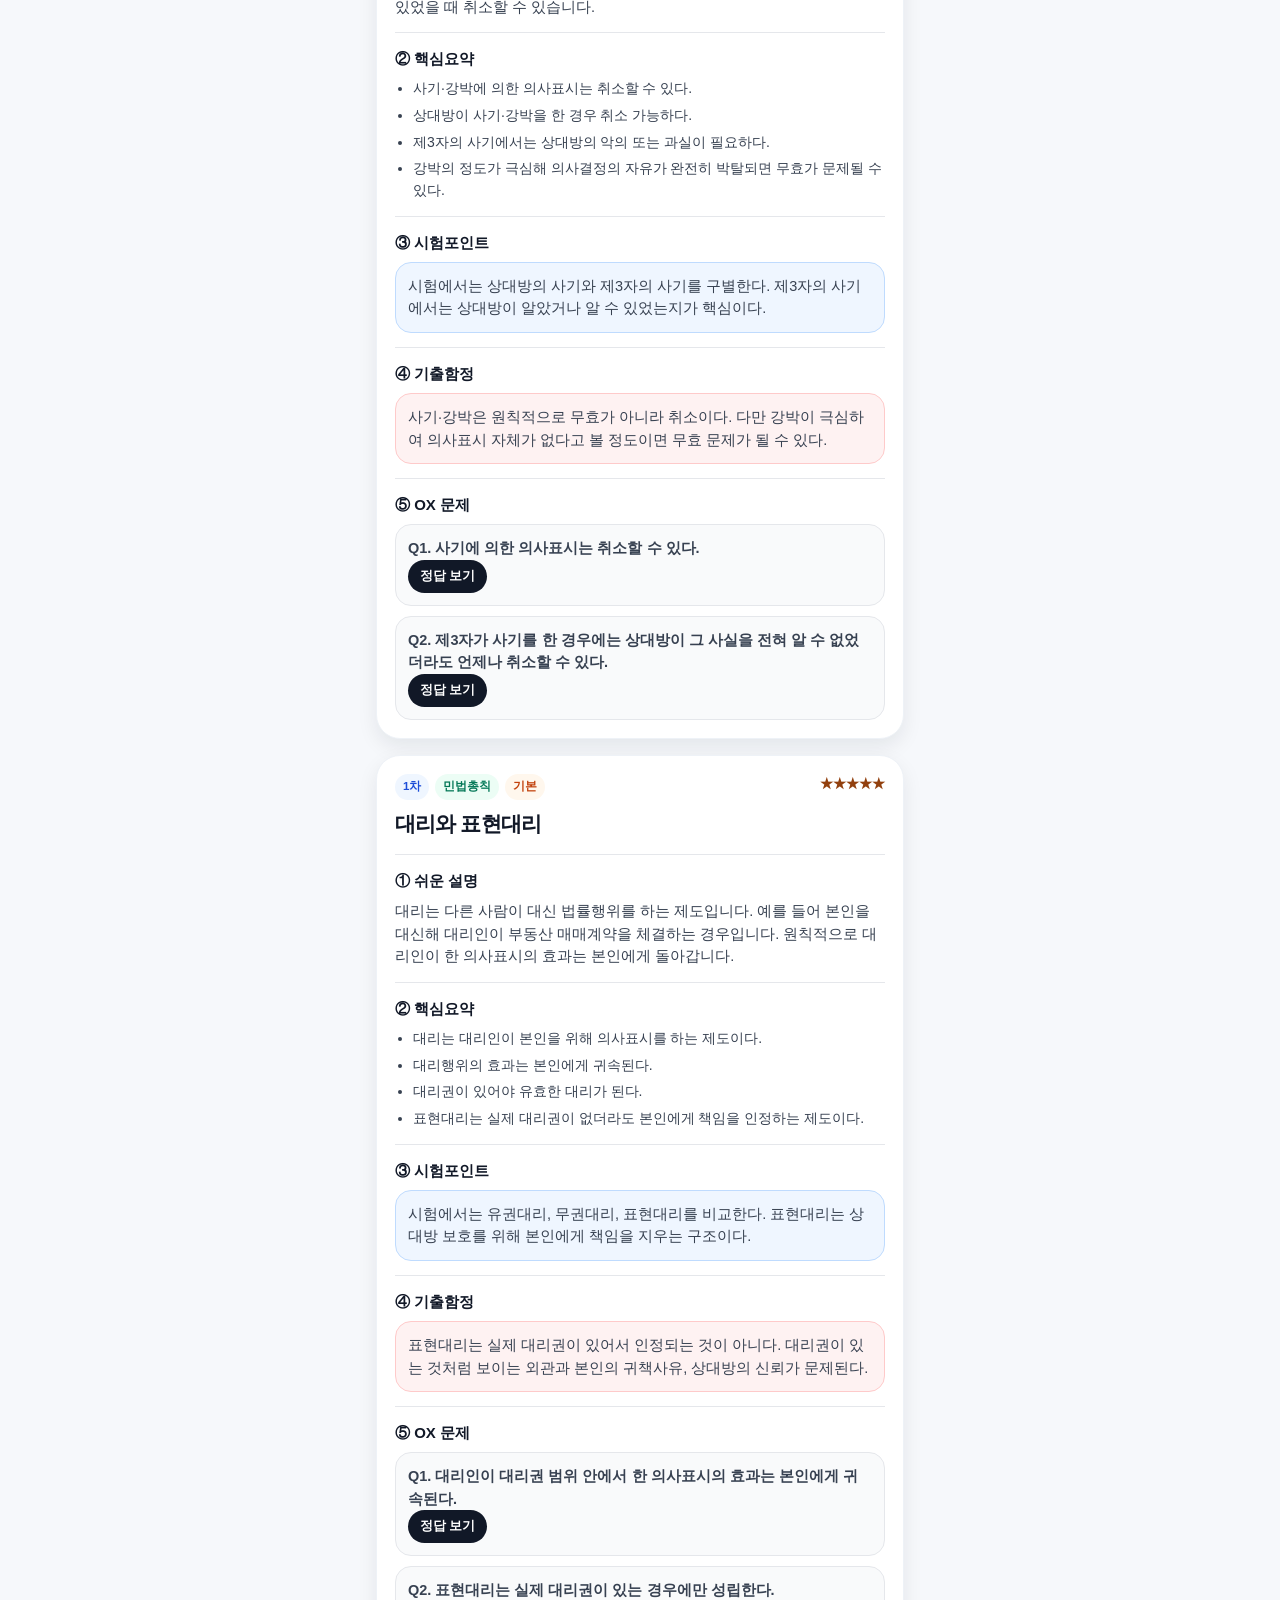
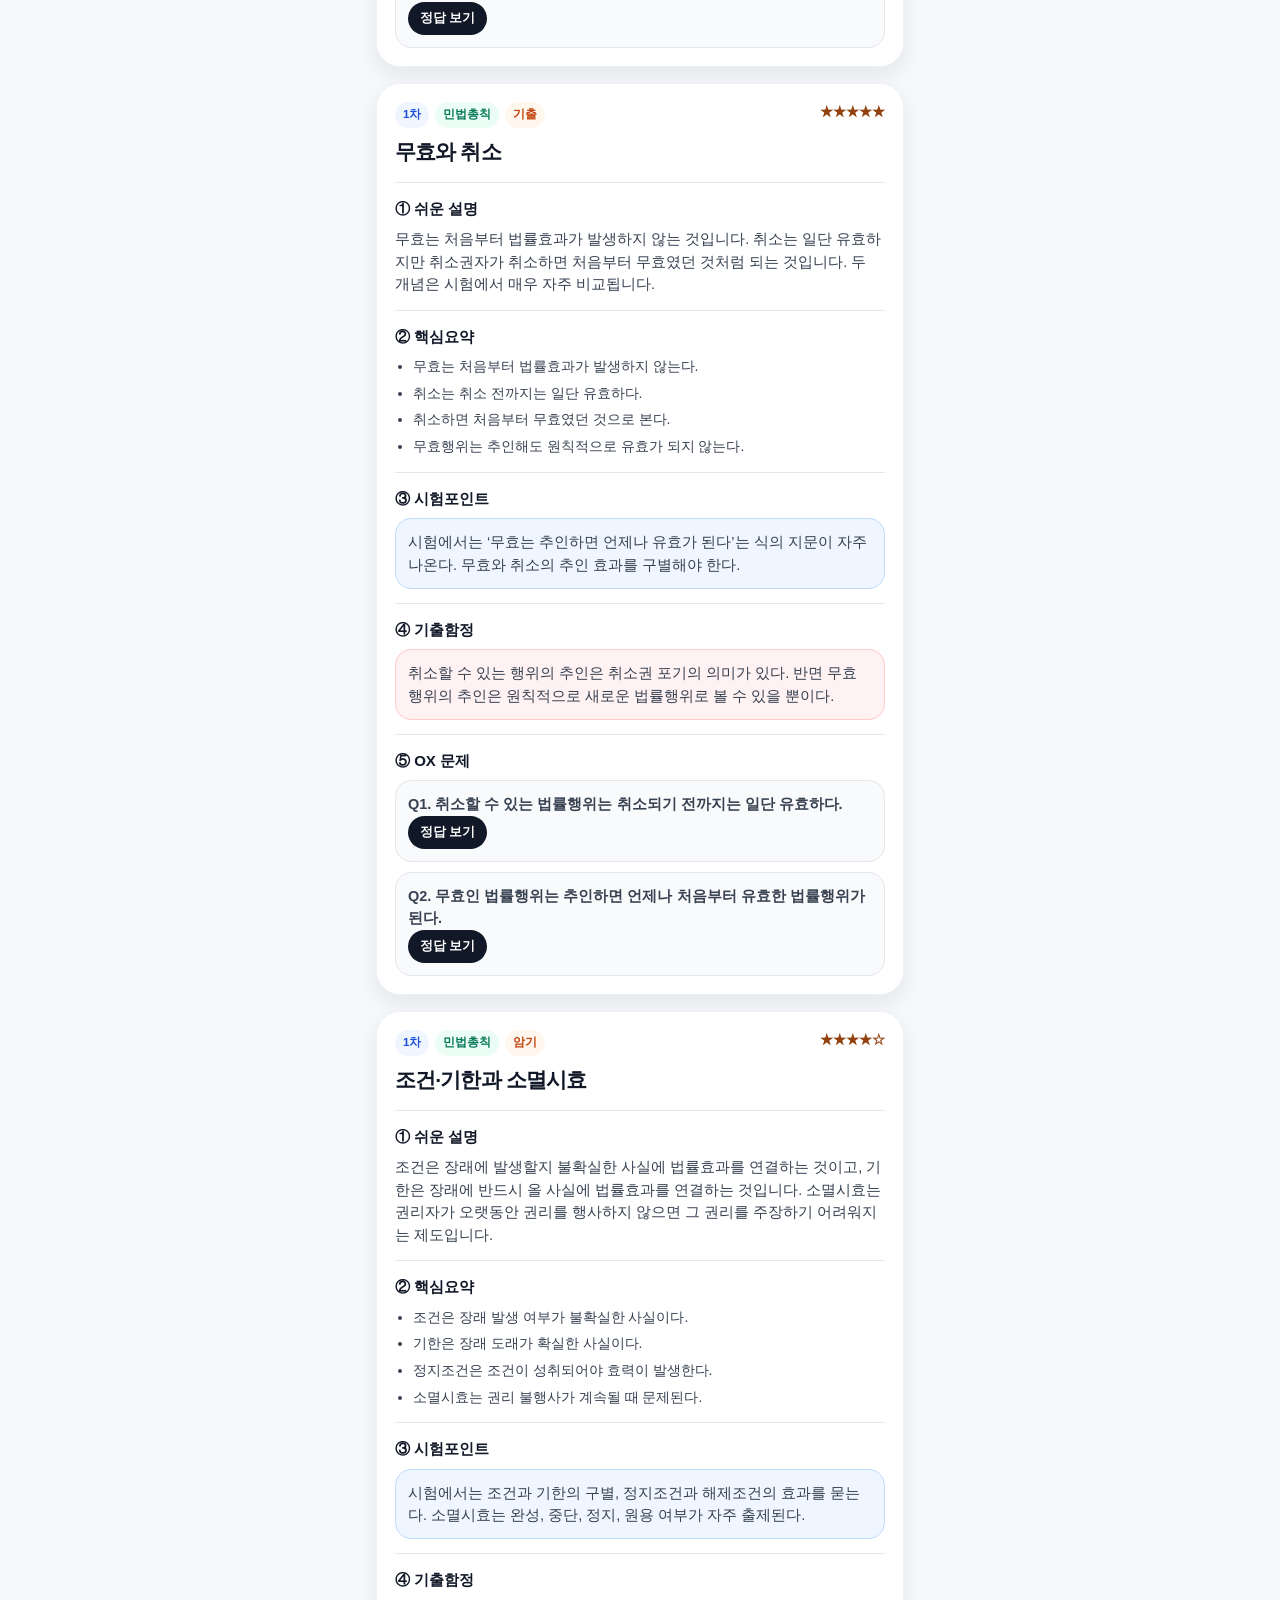
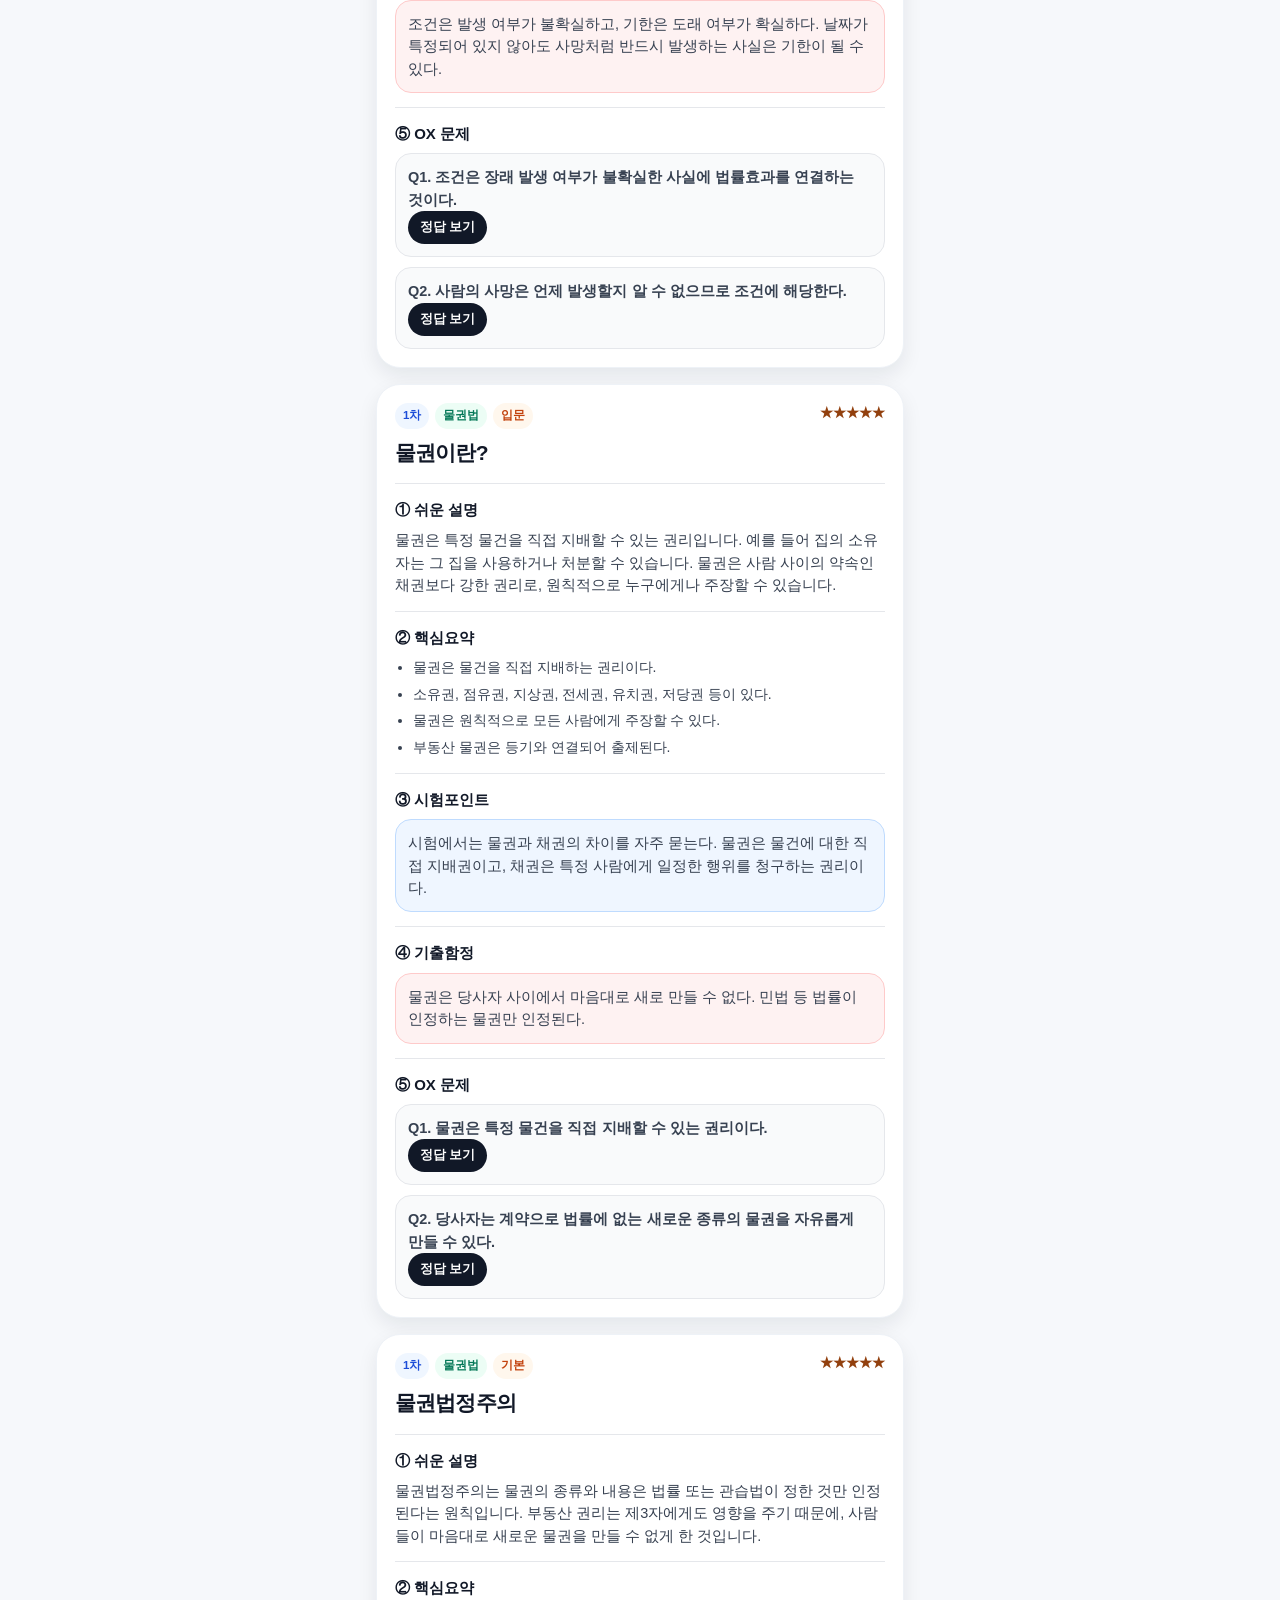
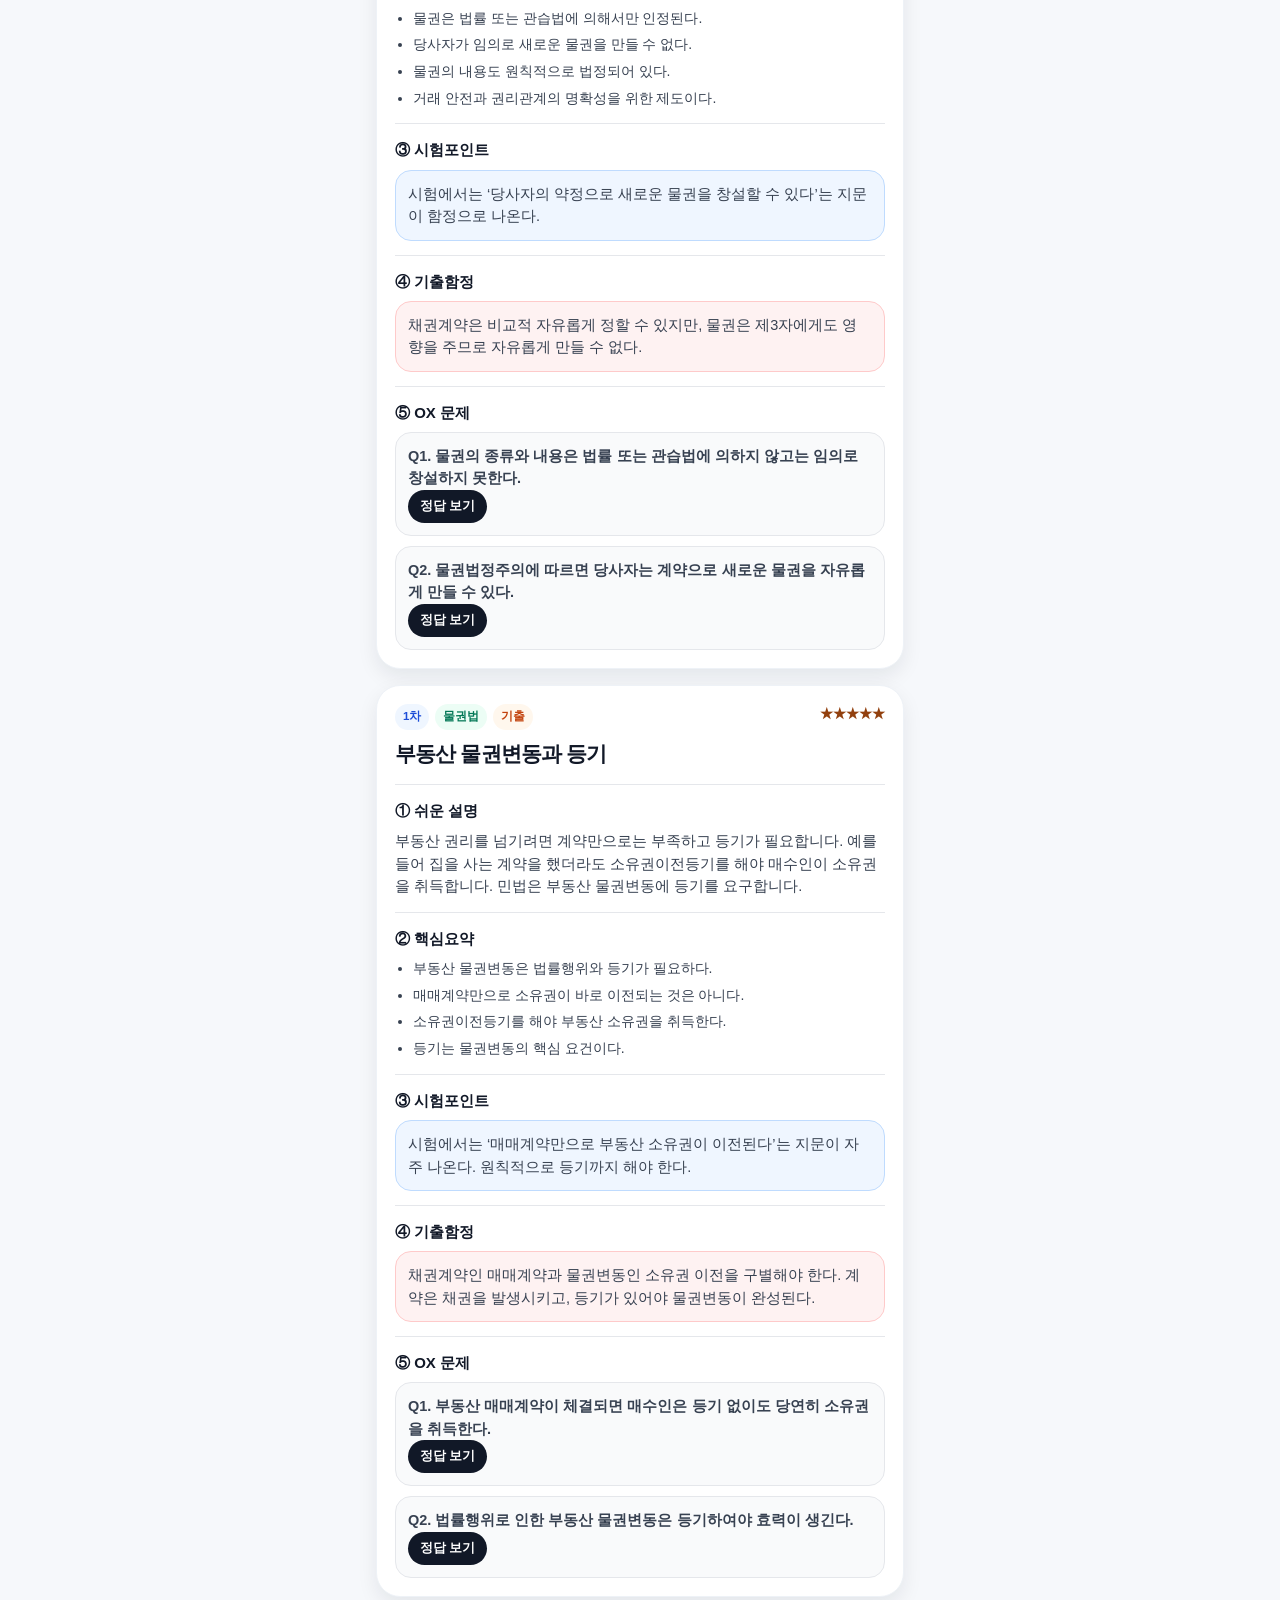
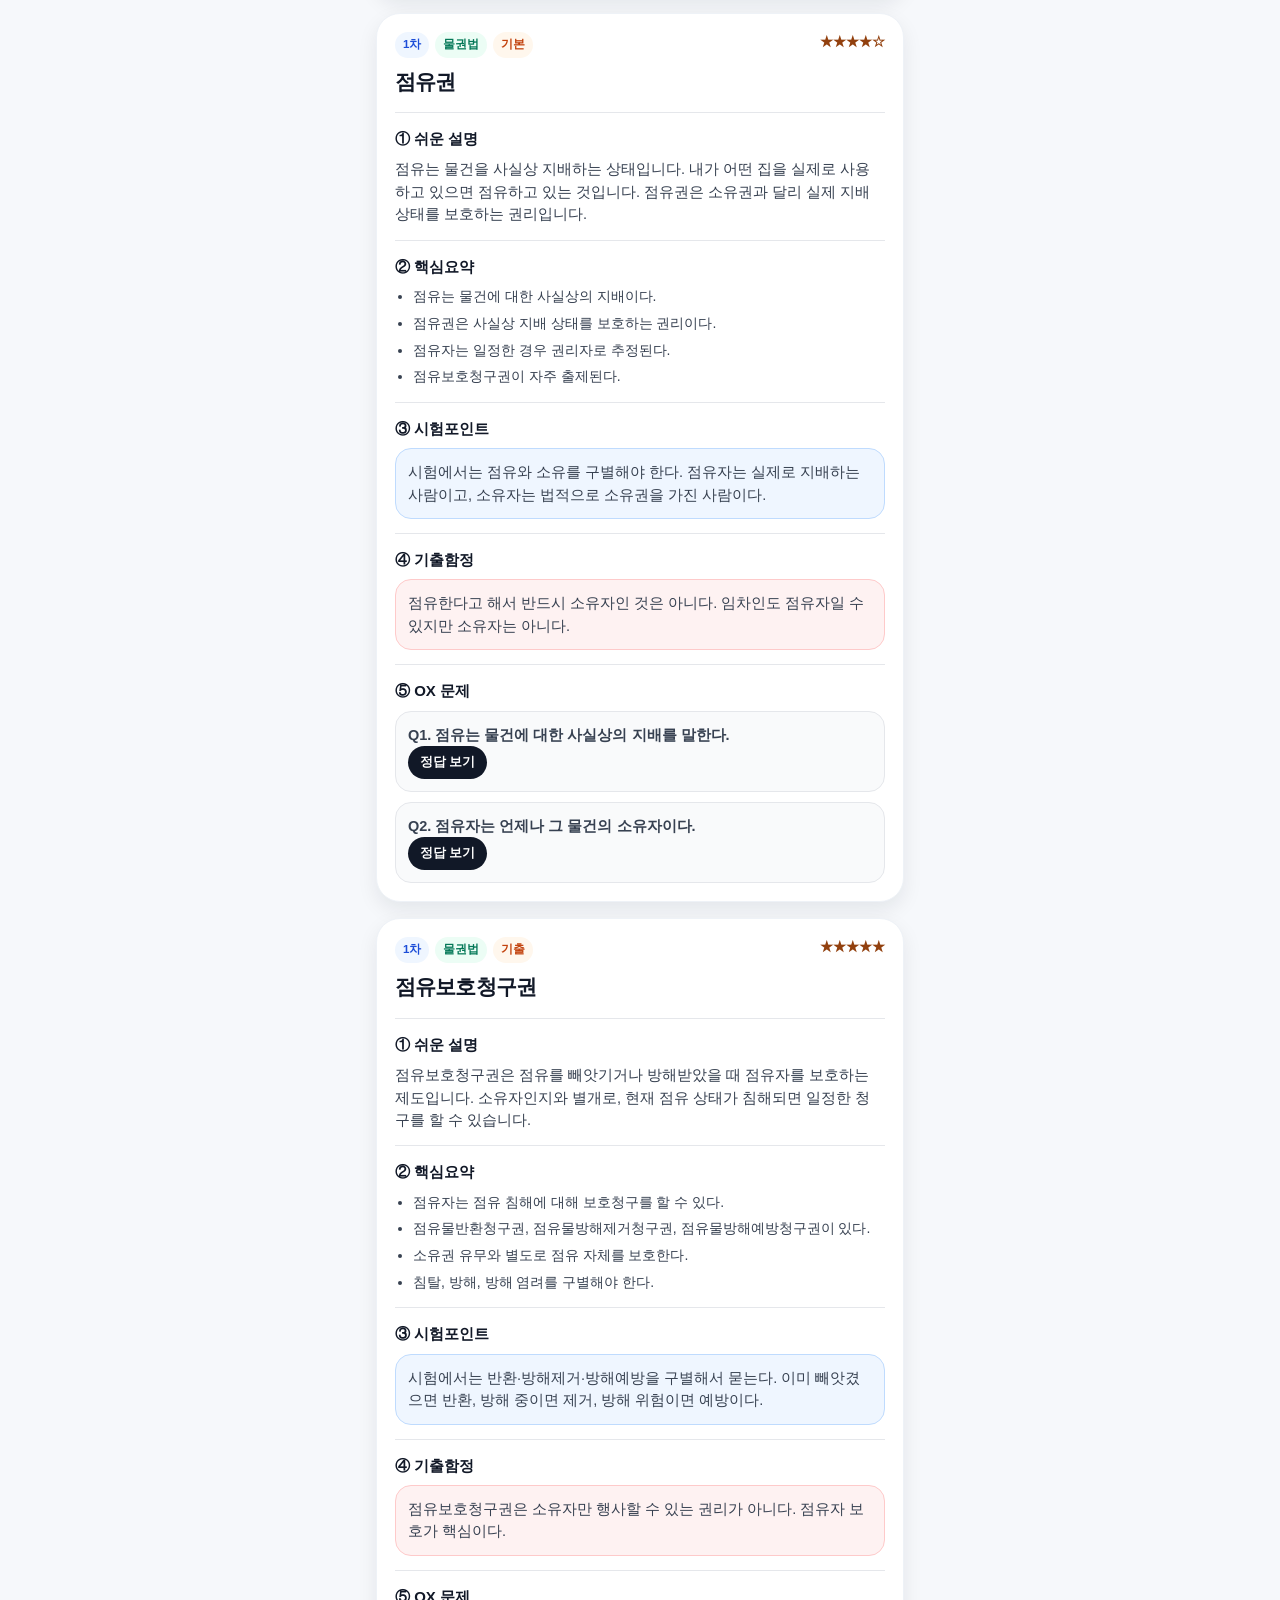
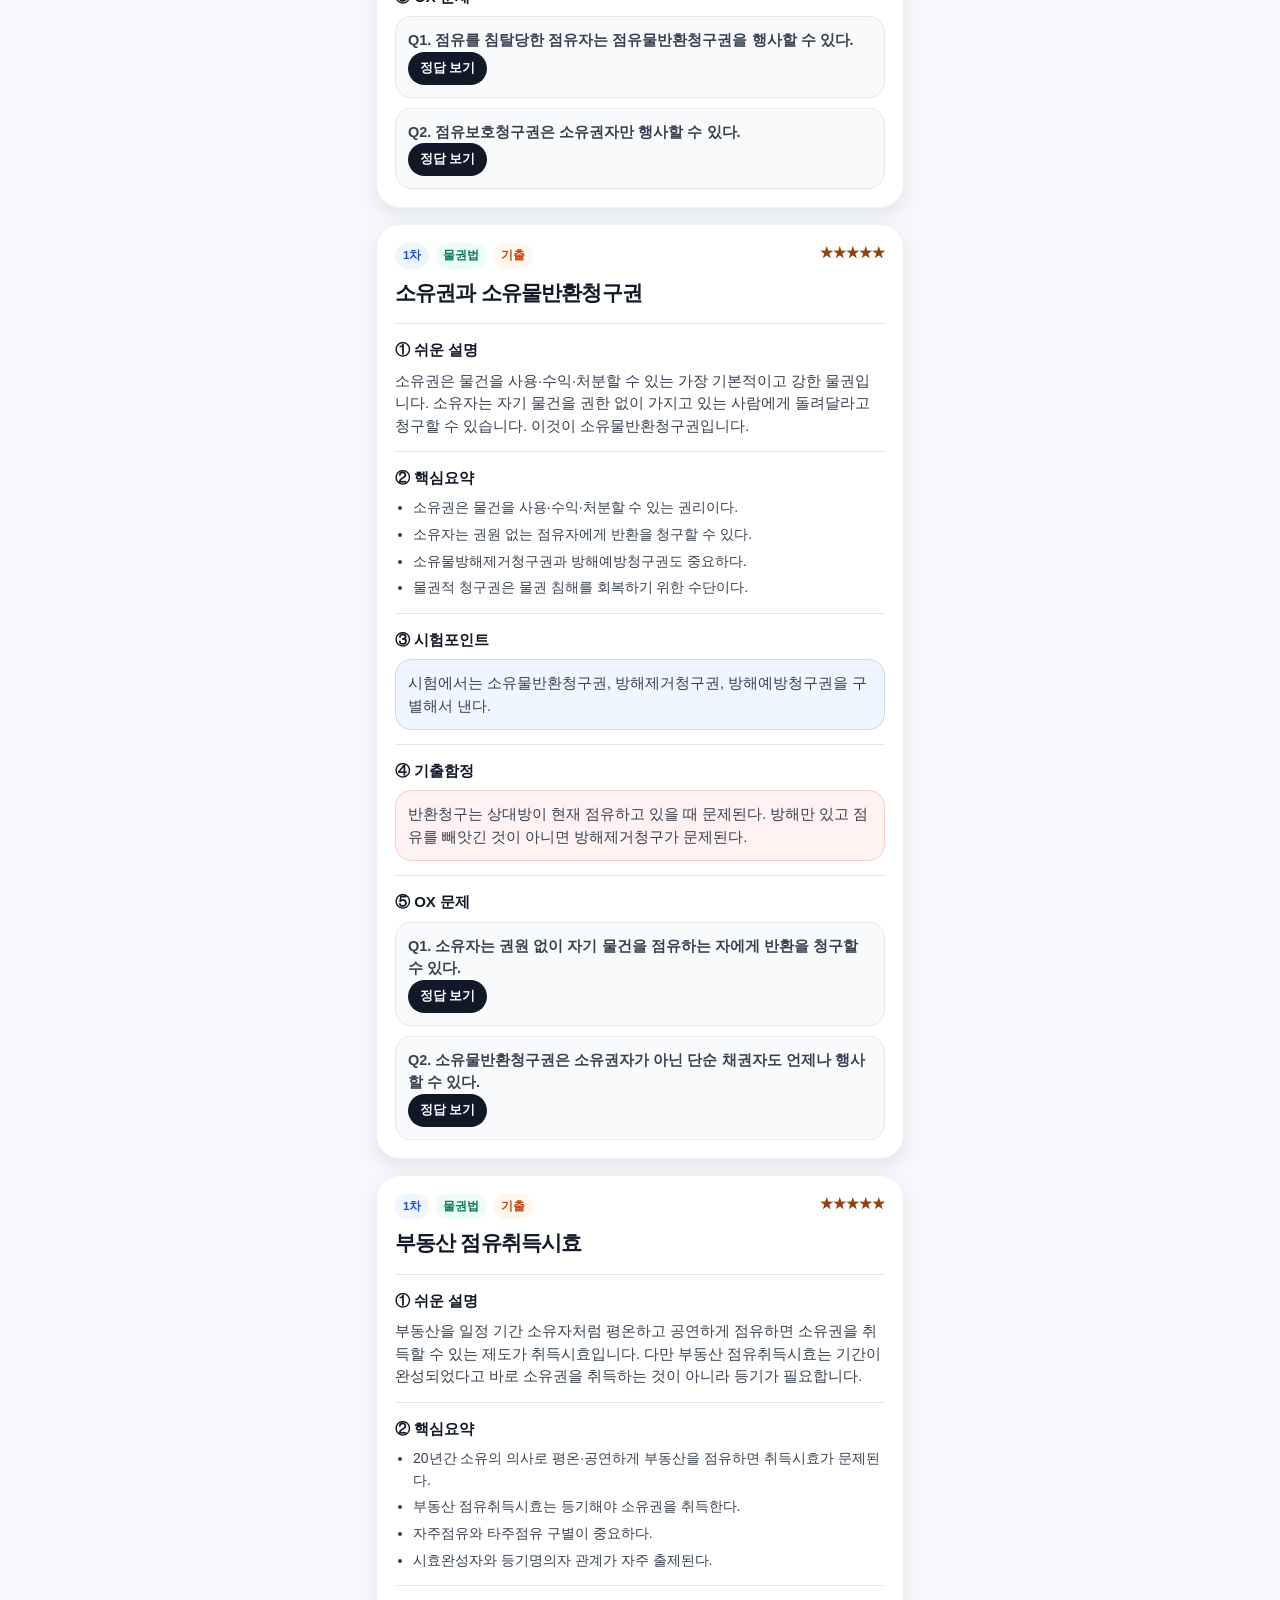
==== commit 8bdc1072: "Update index.html" ====
--- a/index.html
+++ b/index.html
@@ -79,7 +79,10 @@
   <!-- 데이터 파일 먼저 연결 -->
   <script src="data.js"></script>
 
+  <!-- 계약법 카드 추가 -->
+  <script src="contract-law-cards.js"></script>
+  
   <!-- 작동 기능 파일 연결 -->
   <script src="app.js"></script>
 </body>
-</html>+</html>
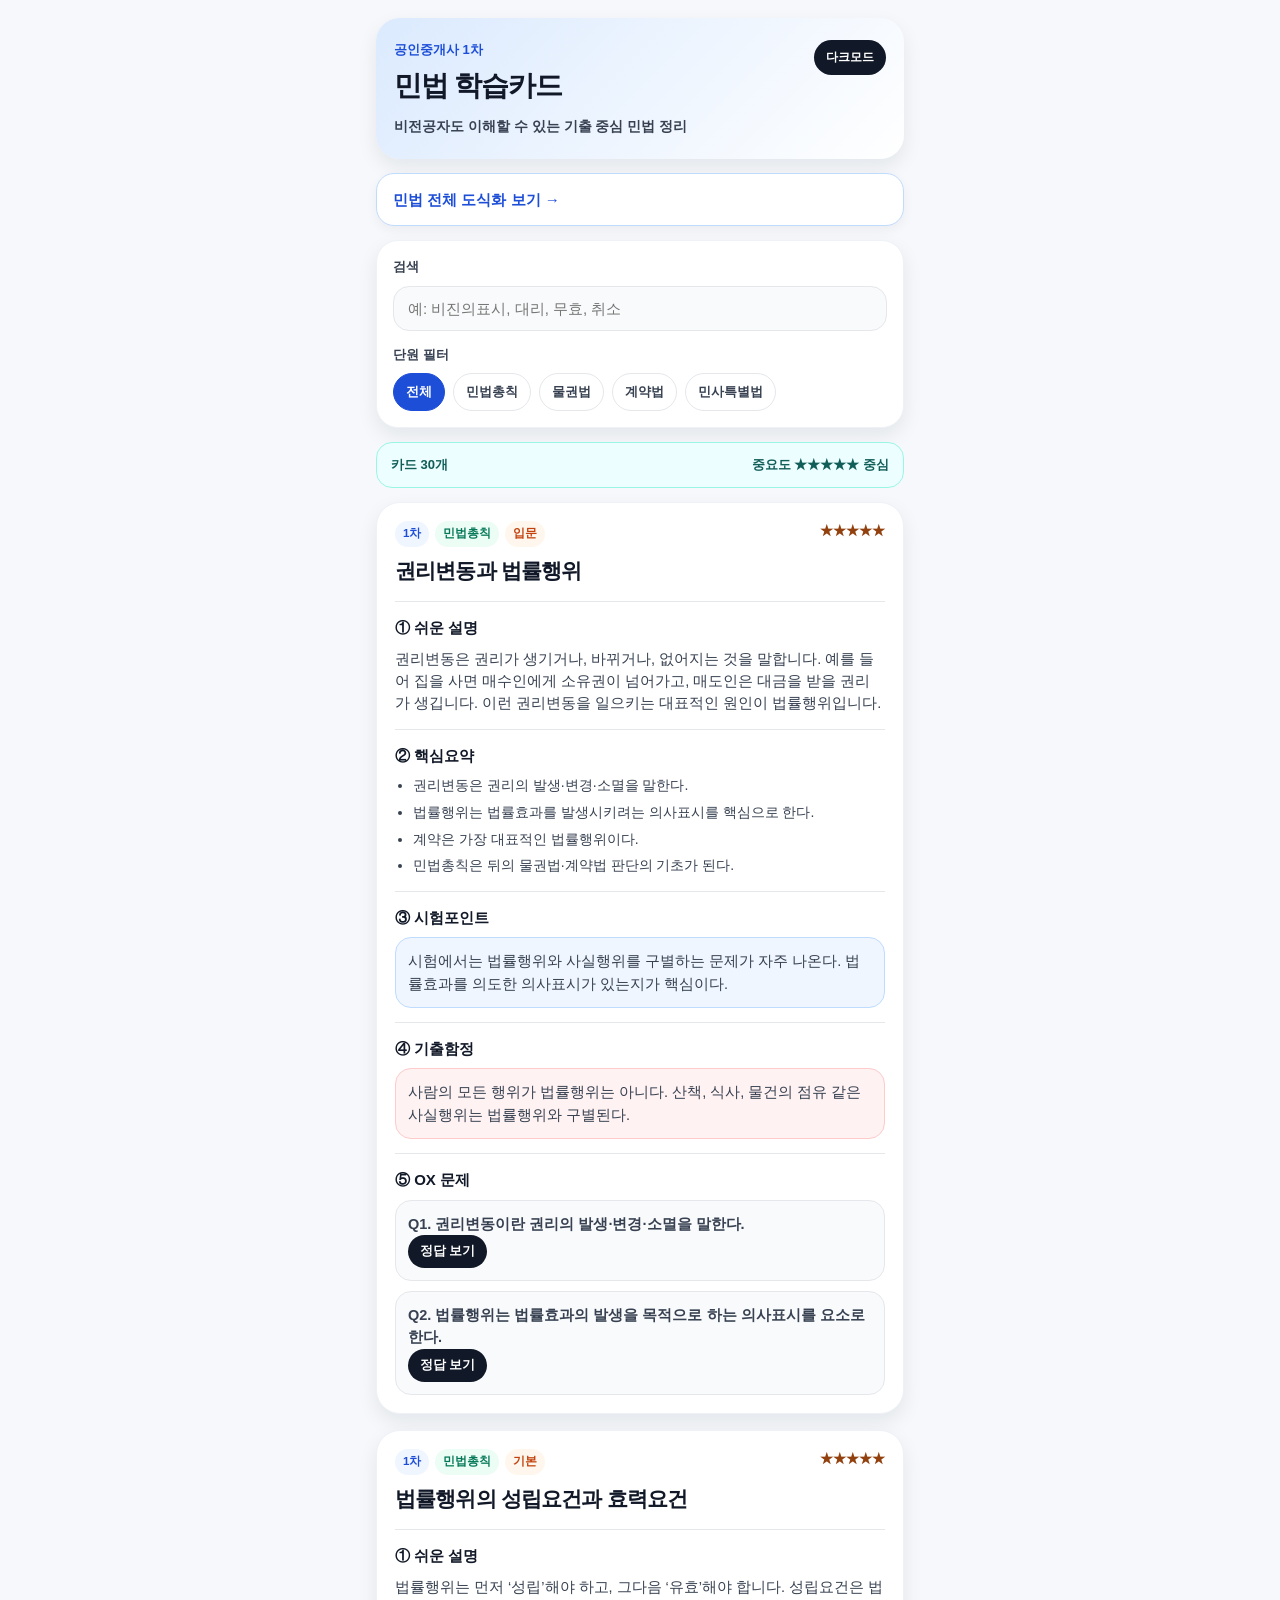
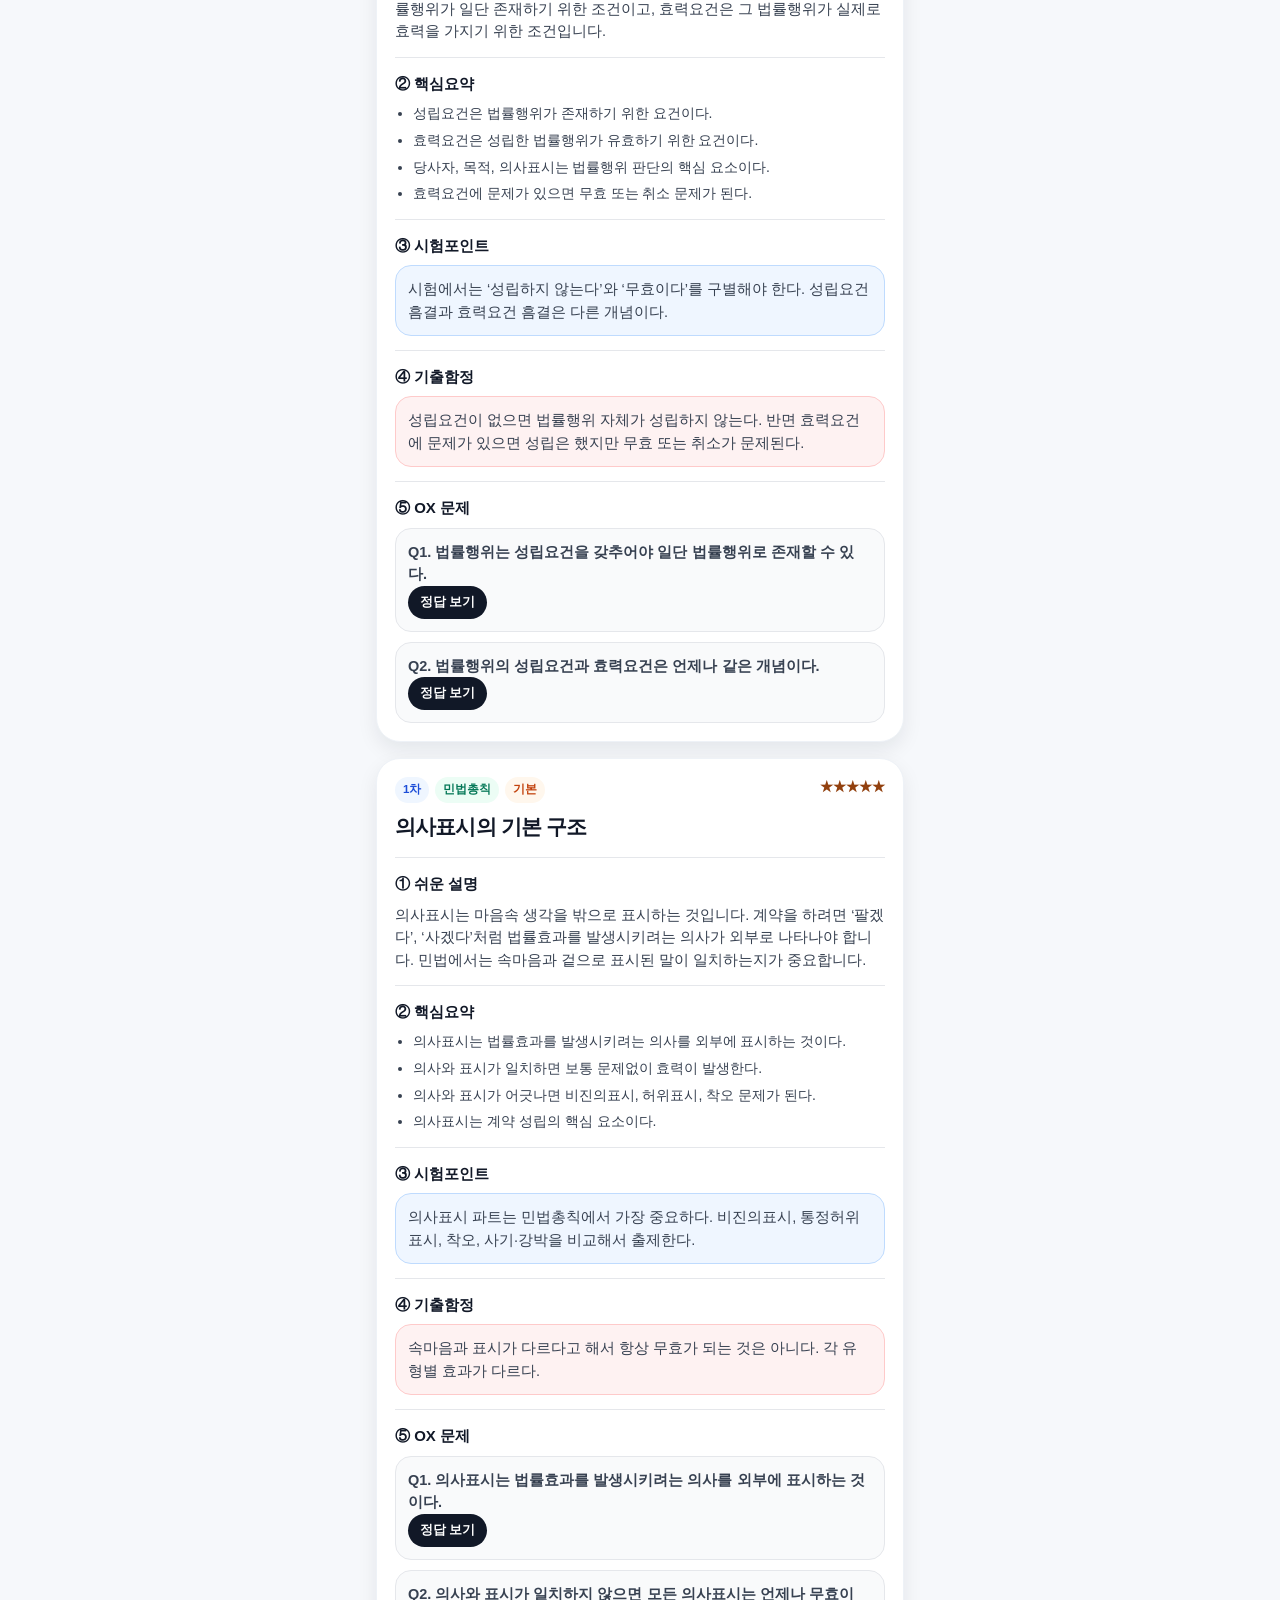
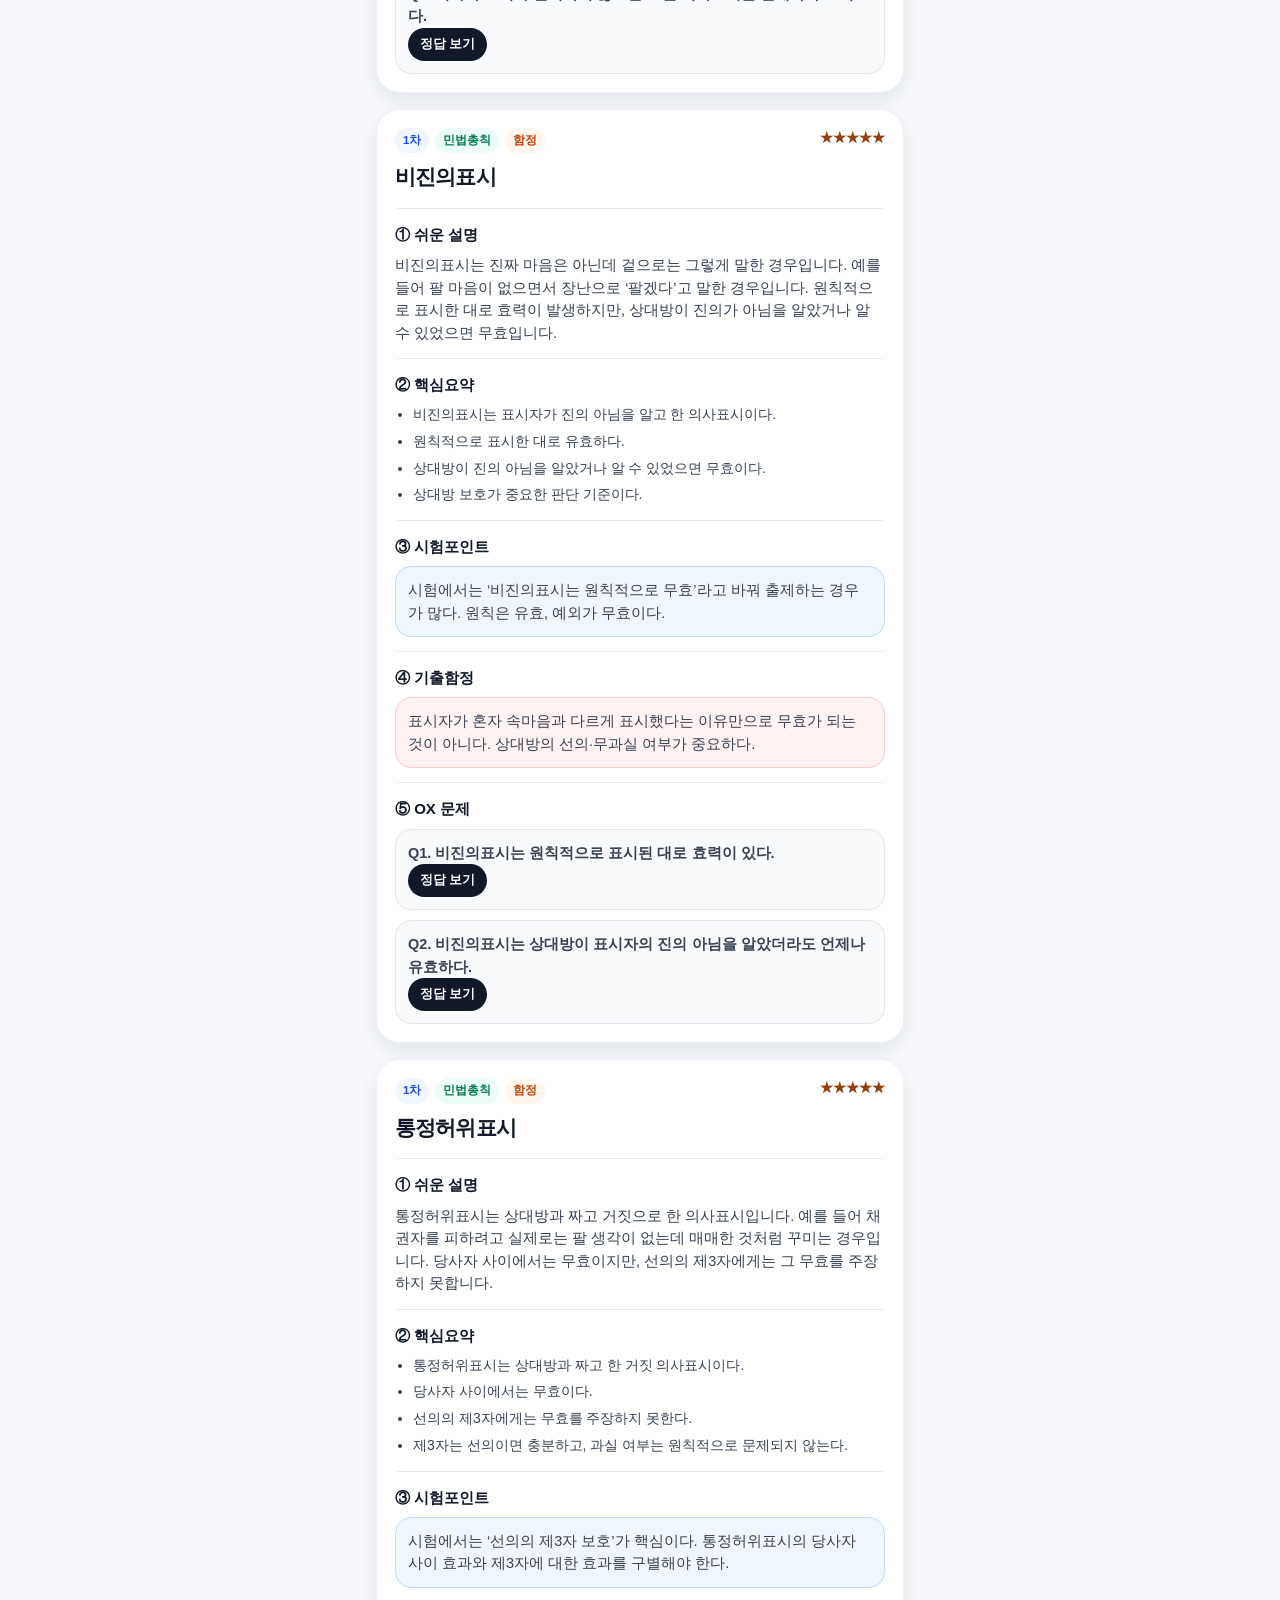
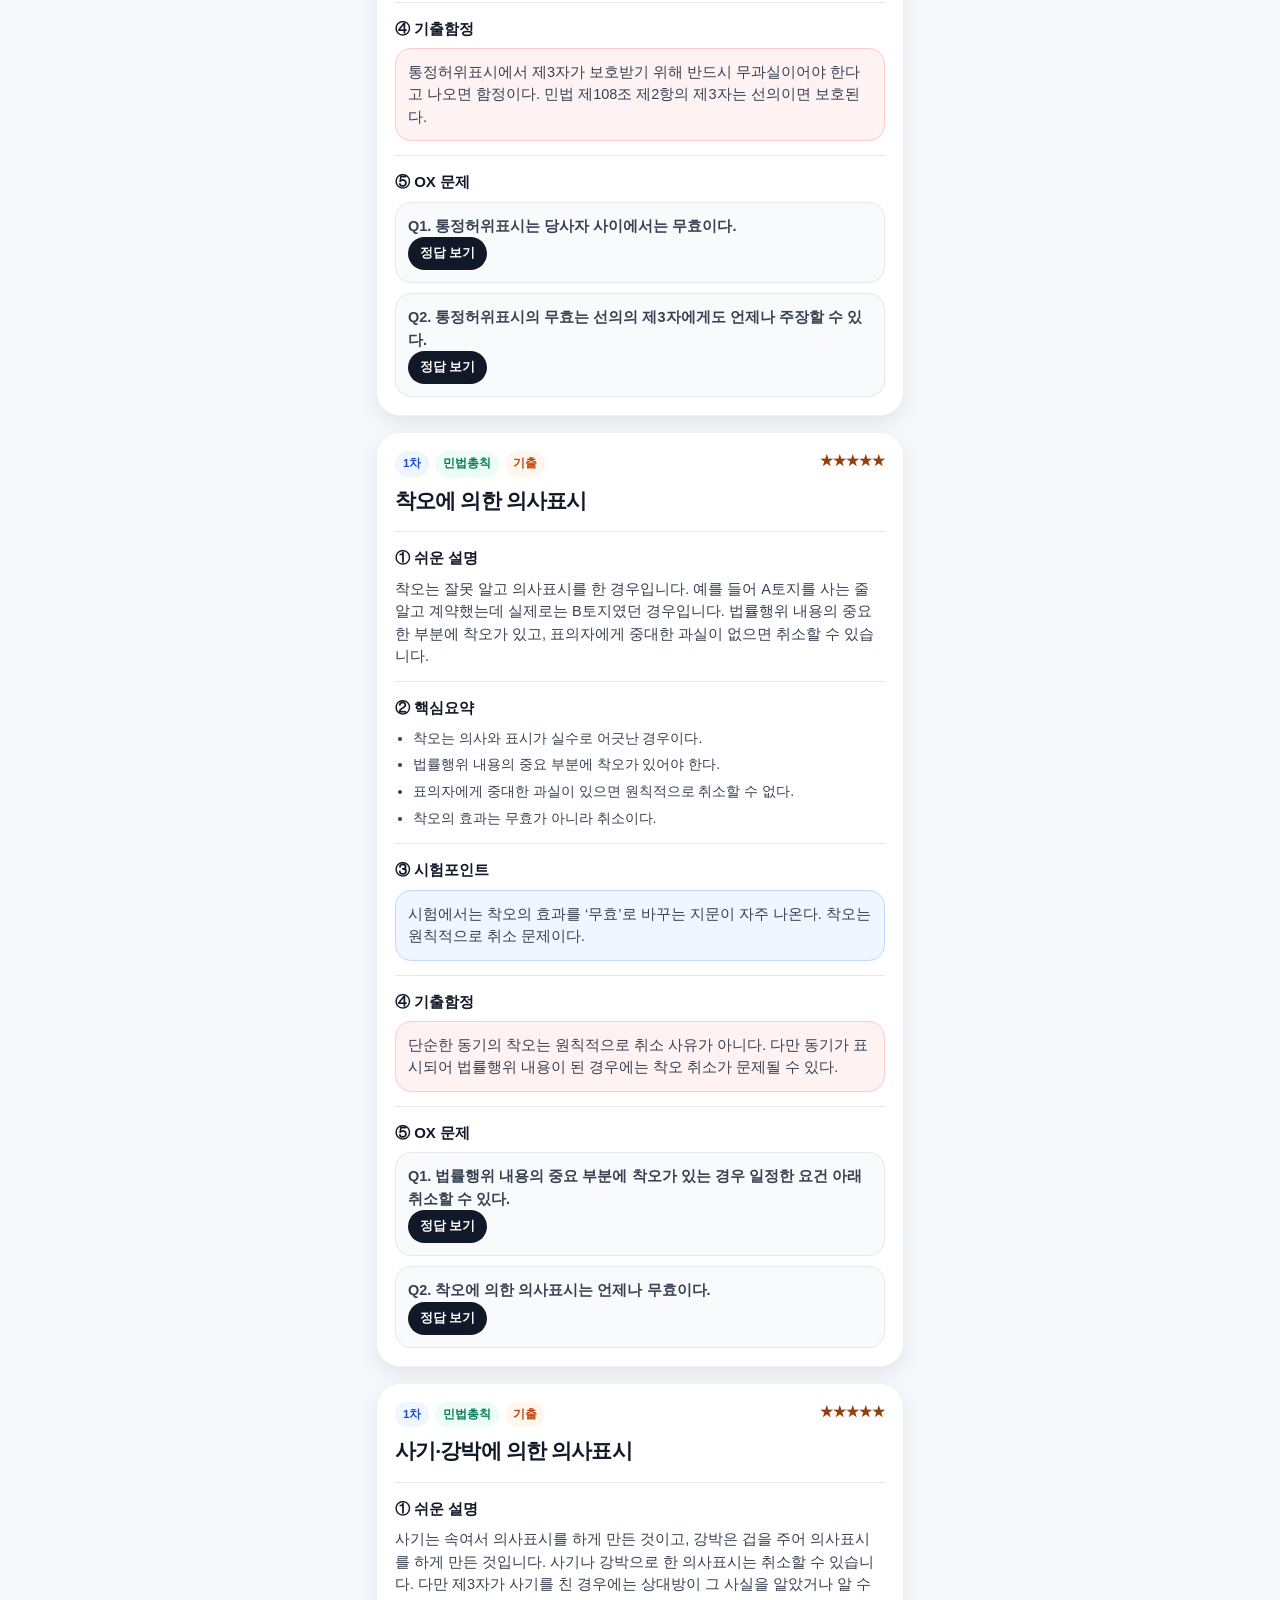
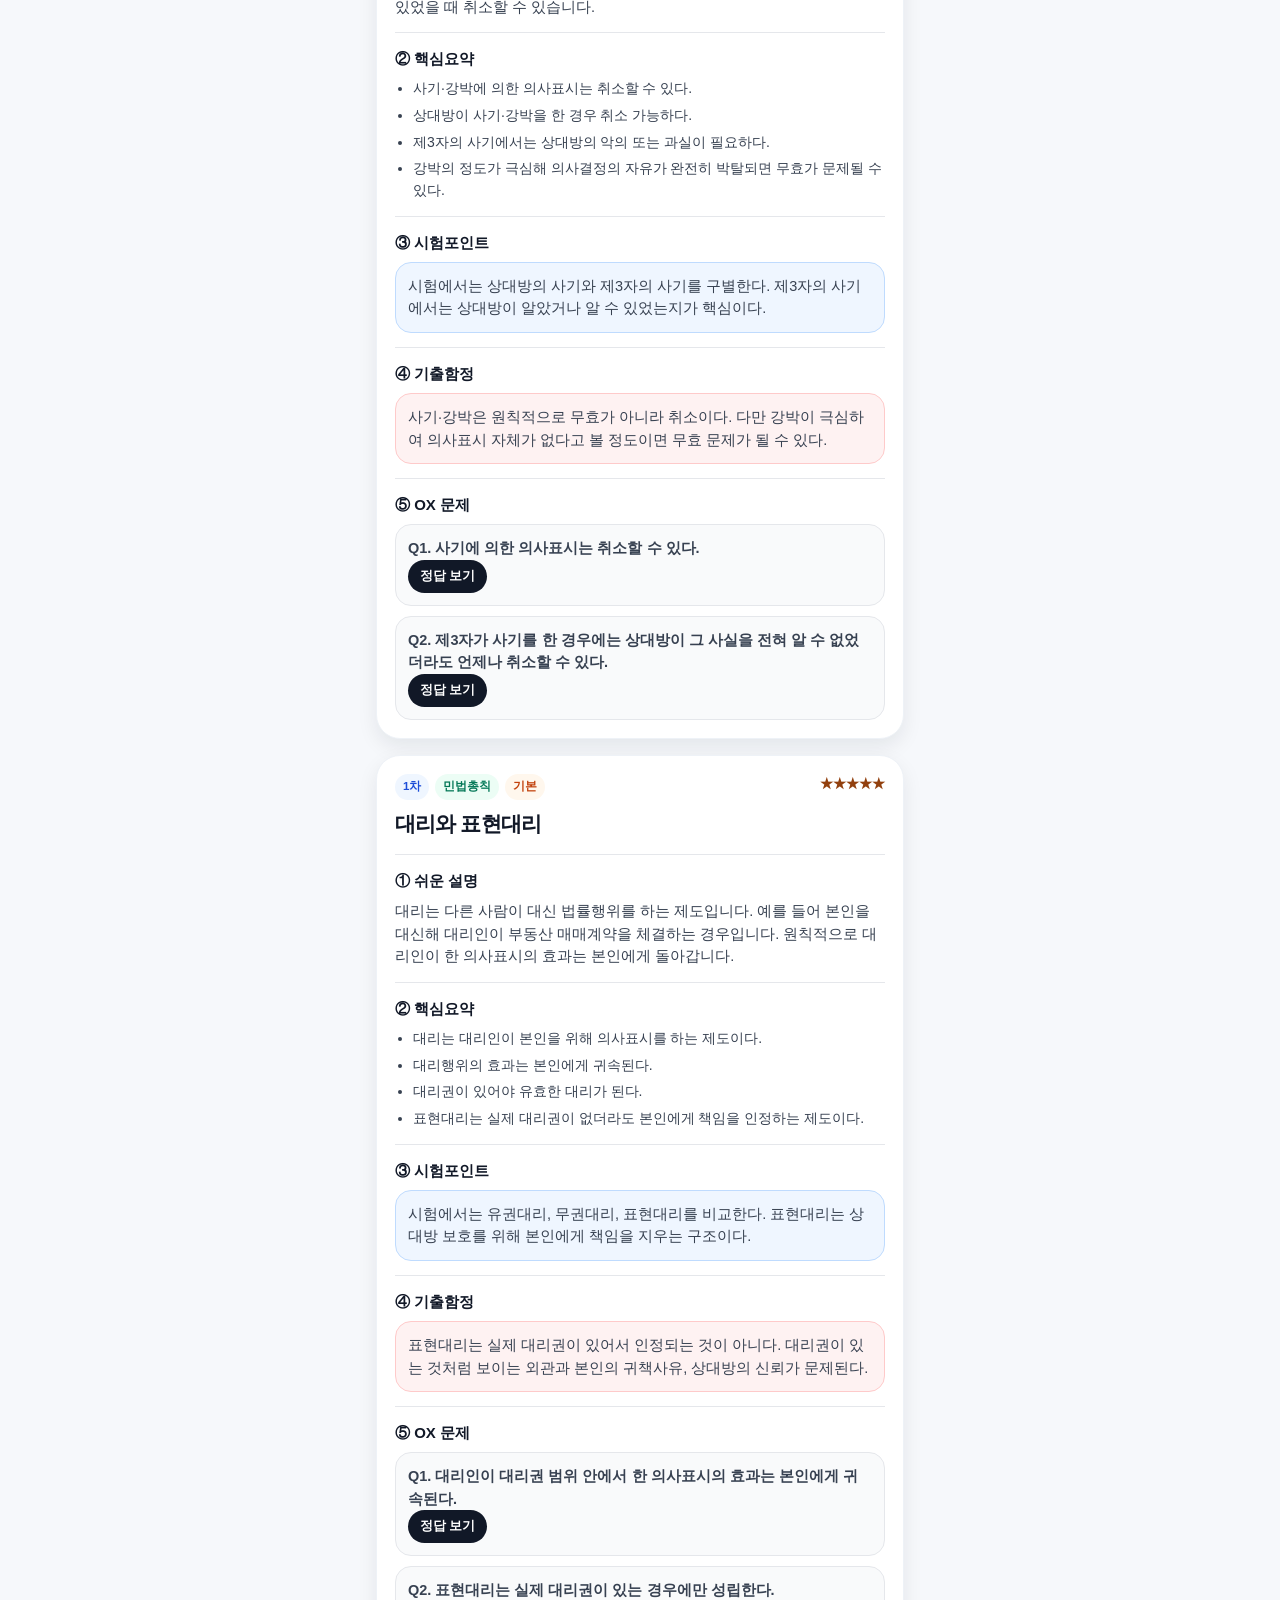
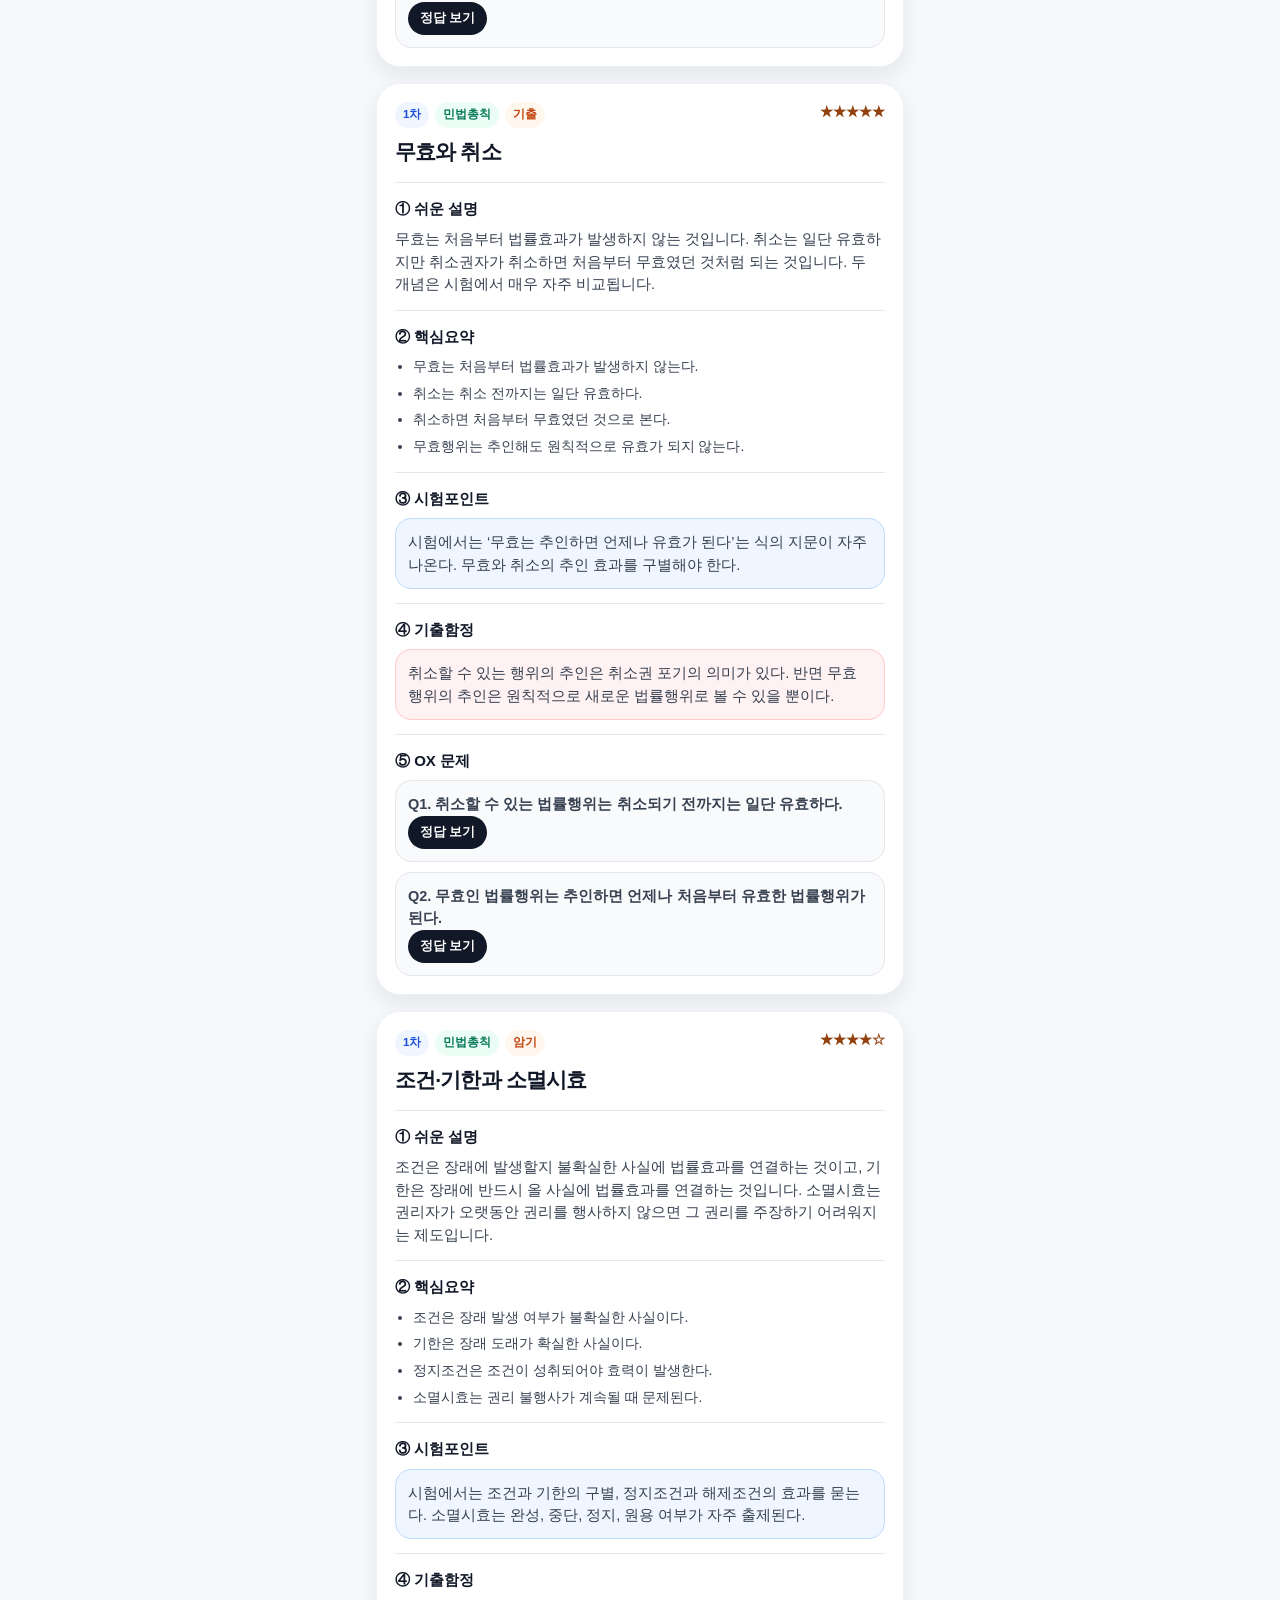
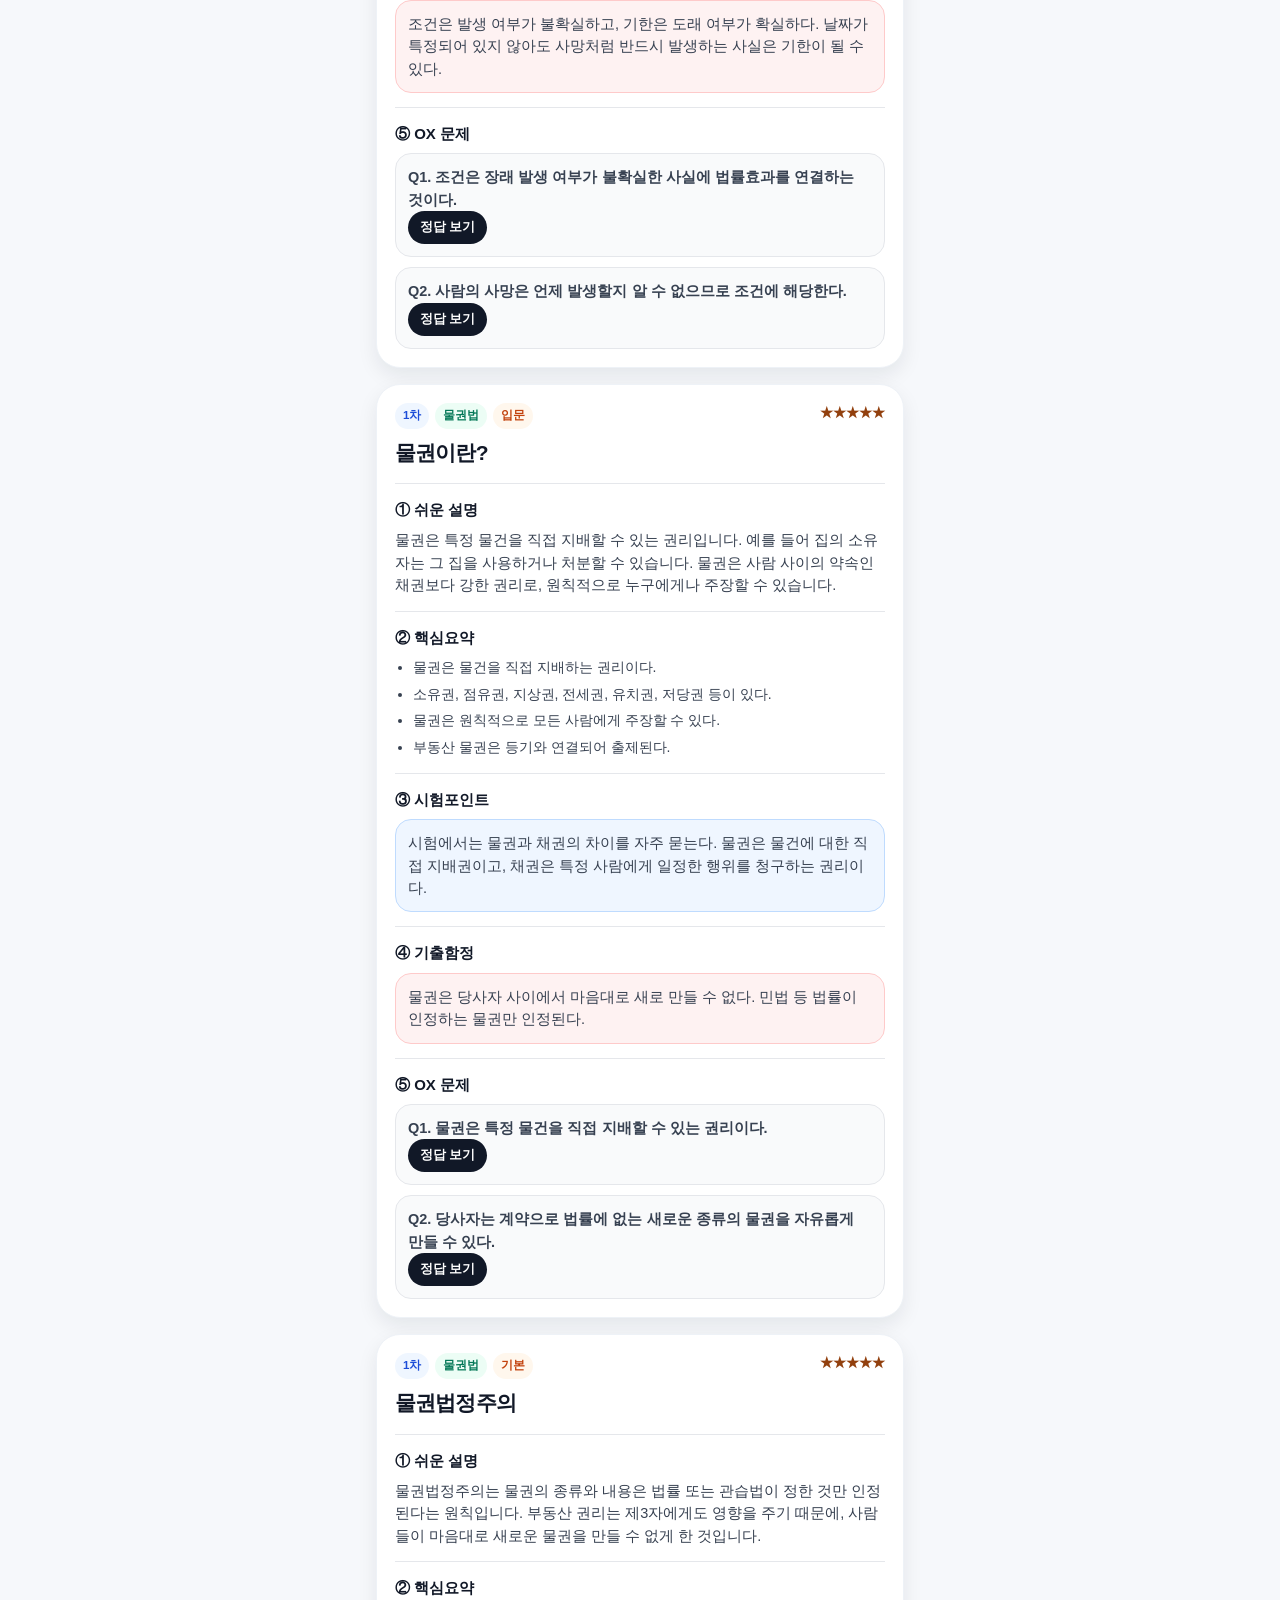
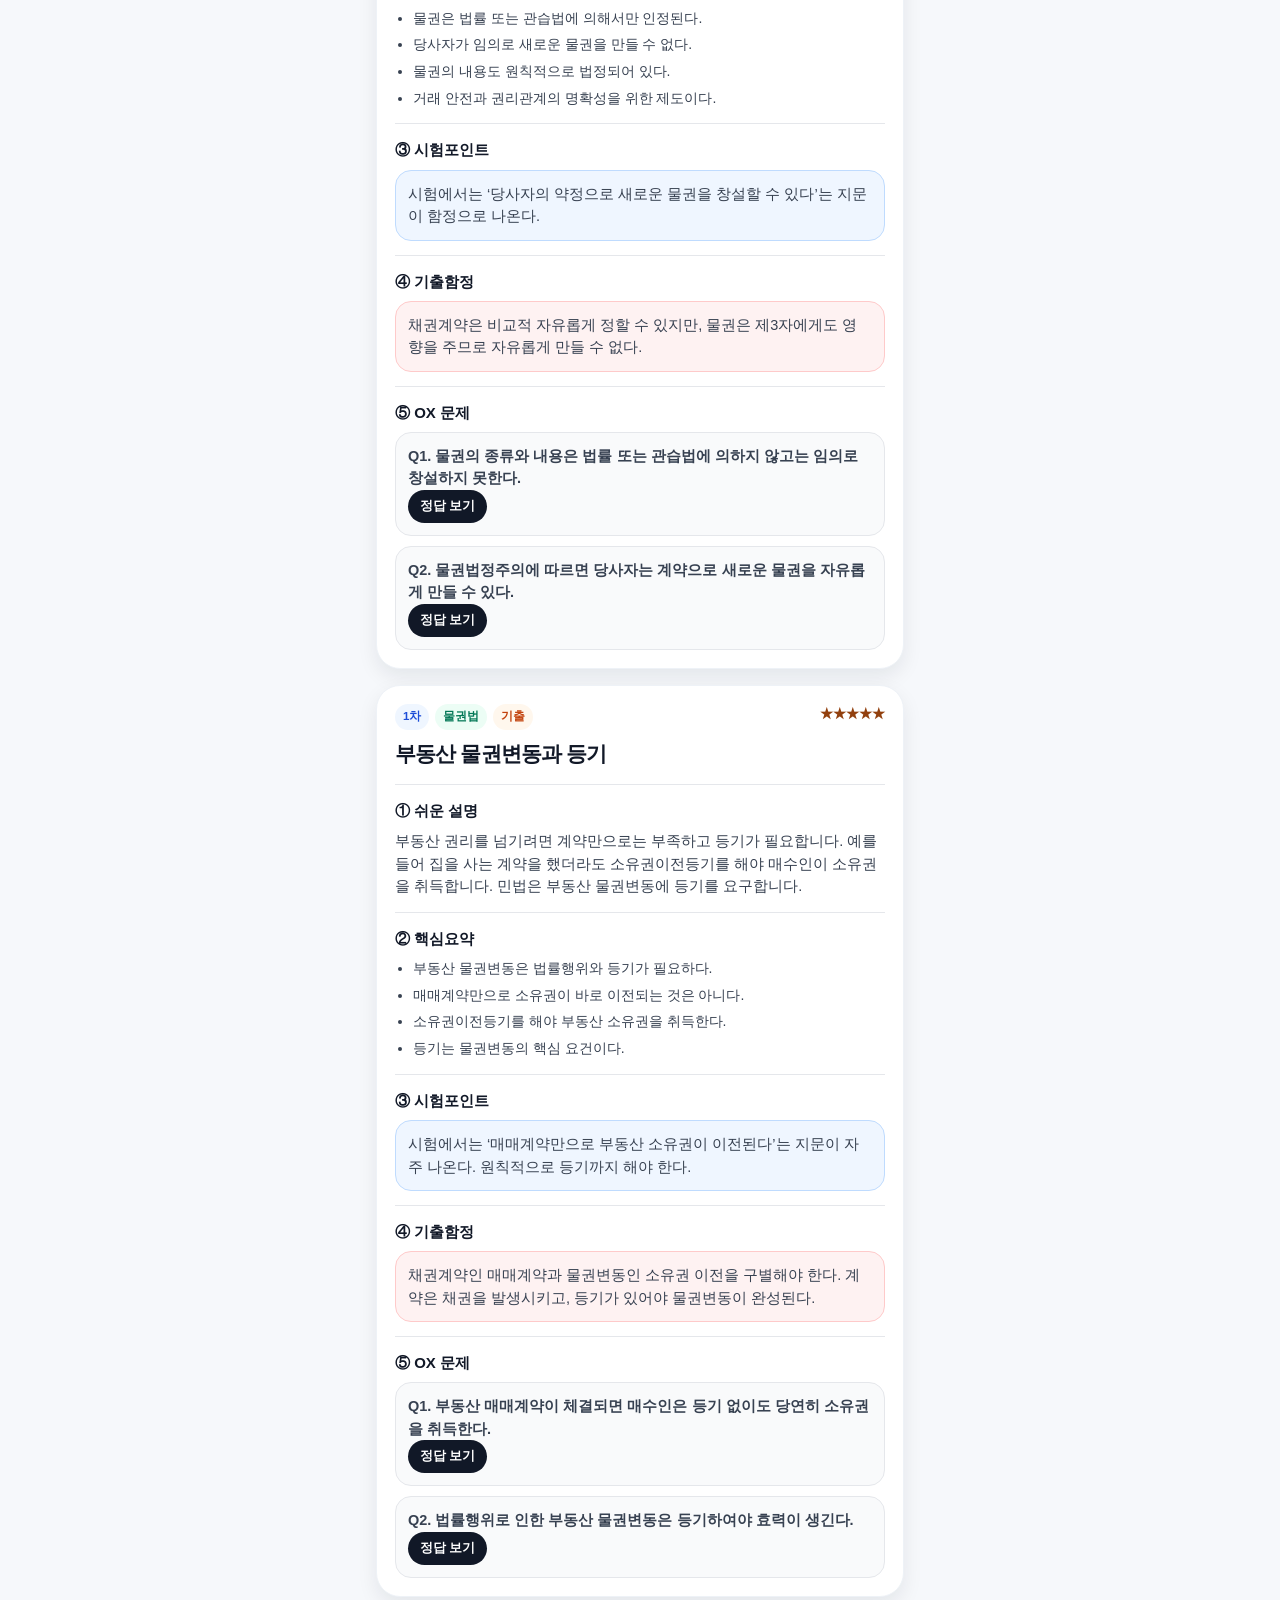
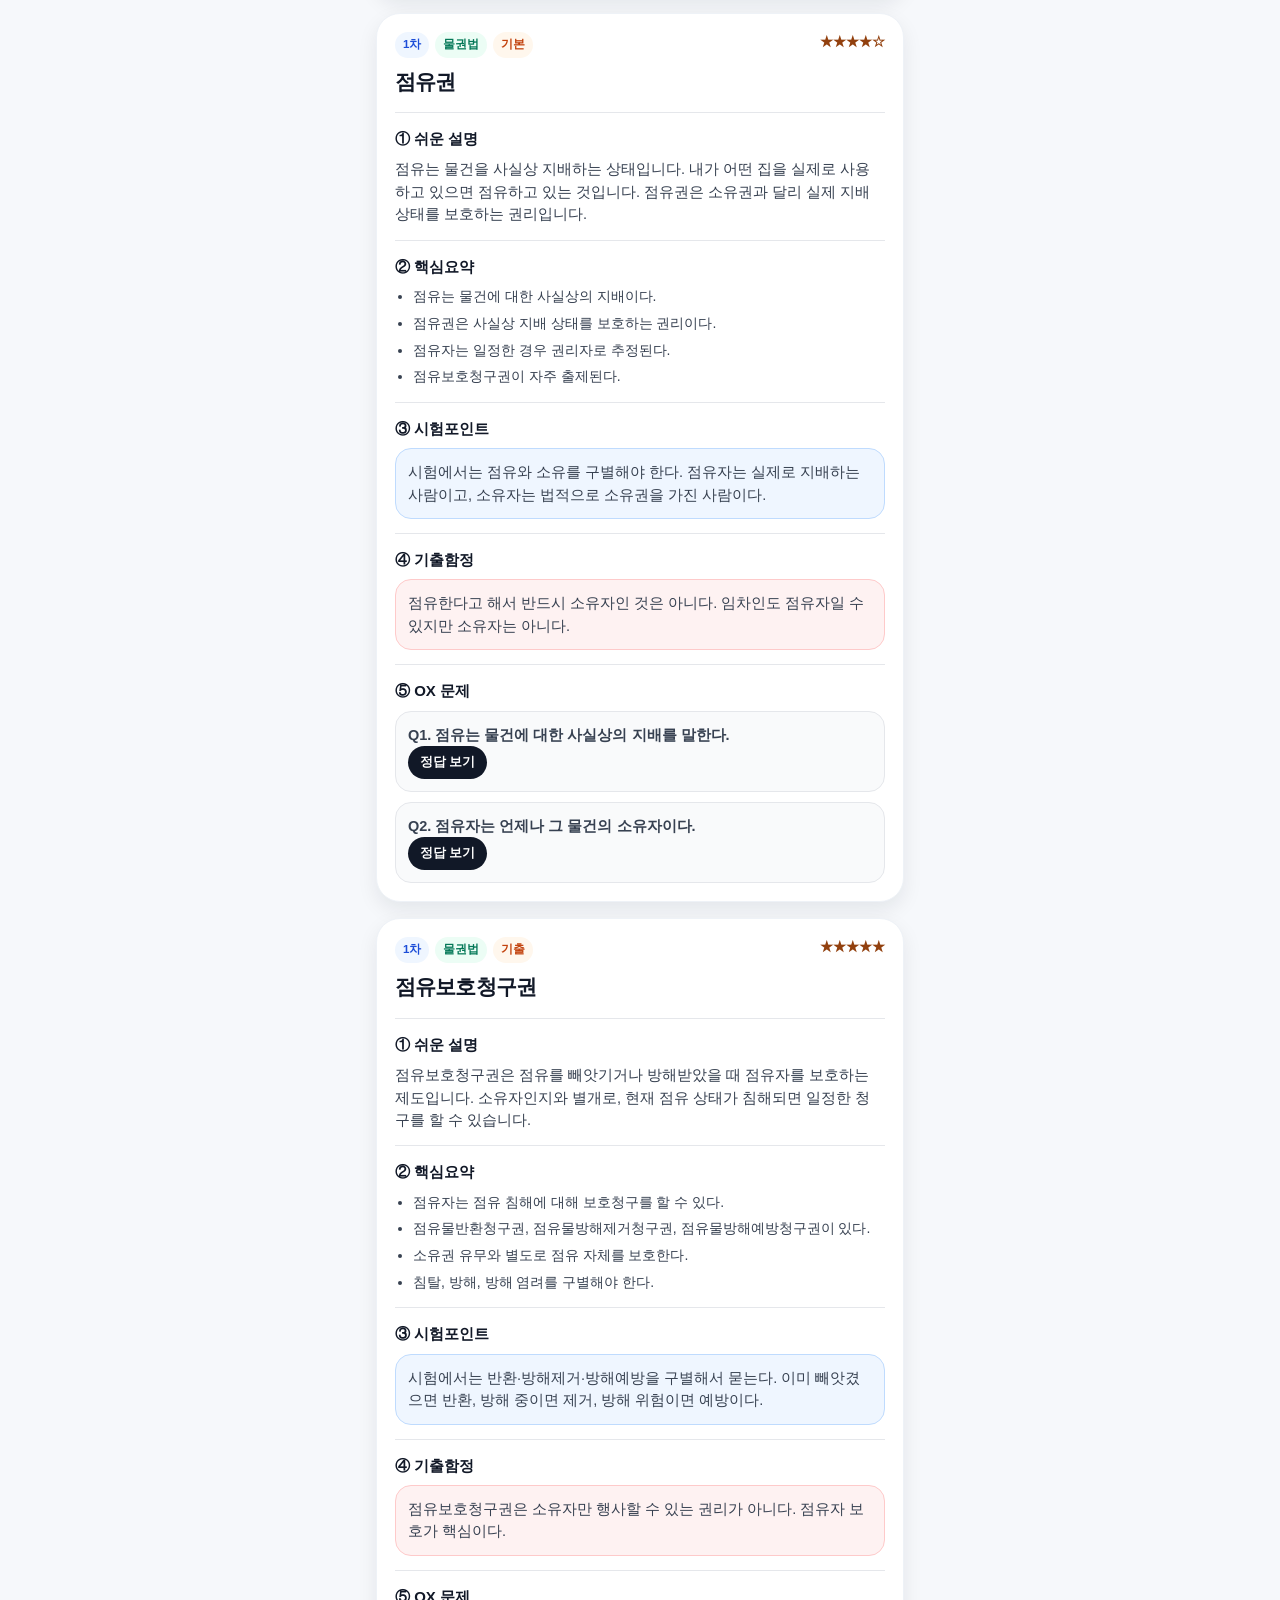
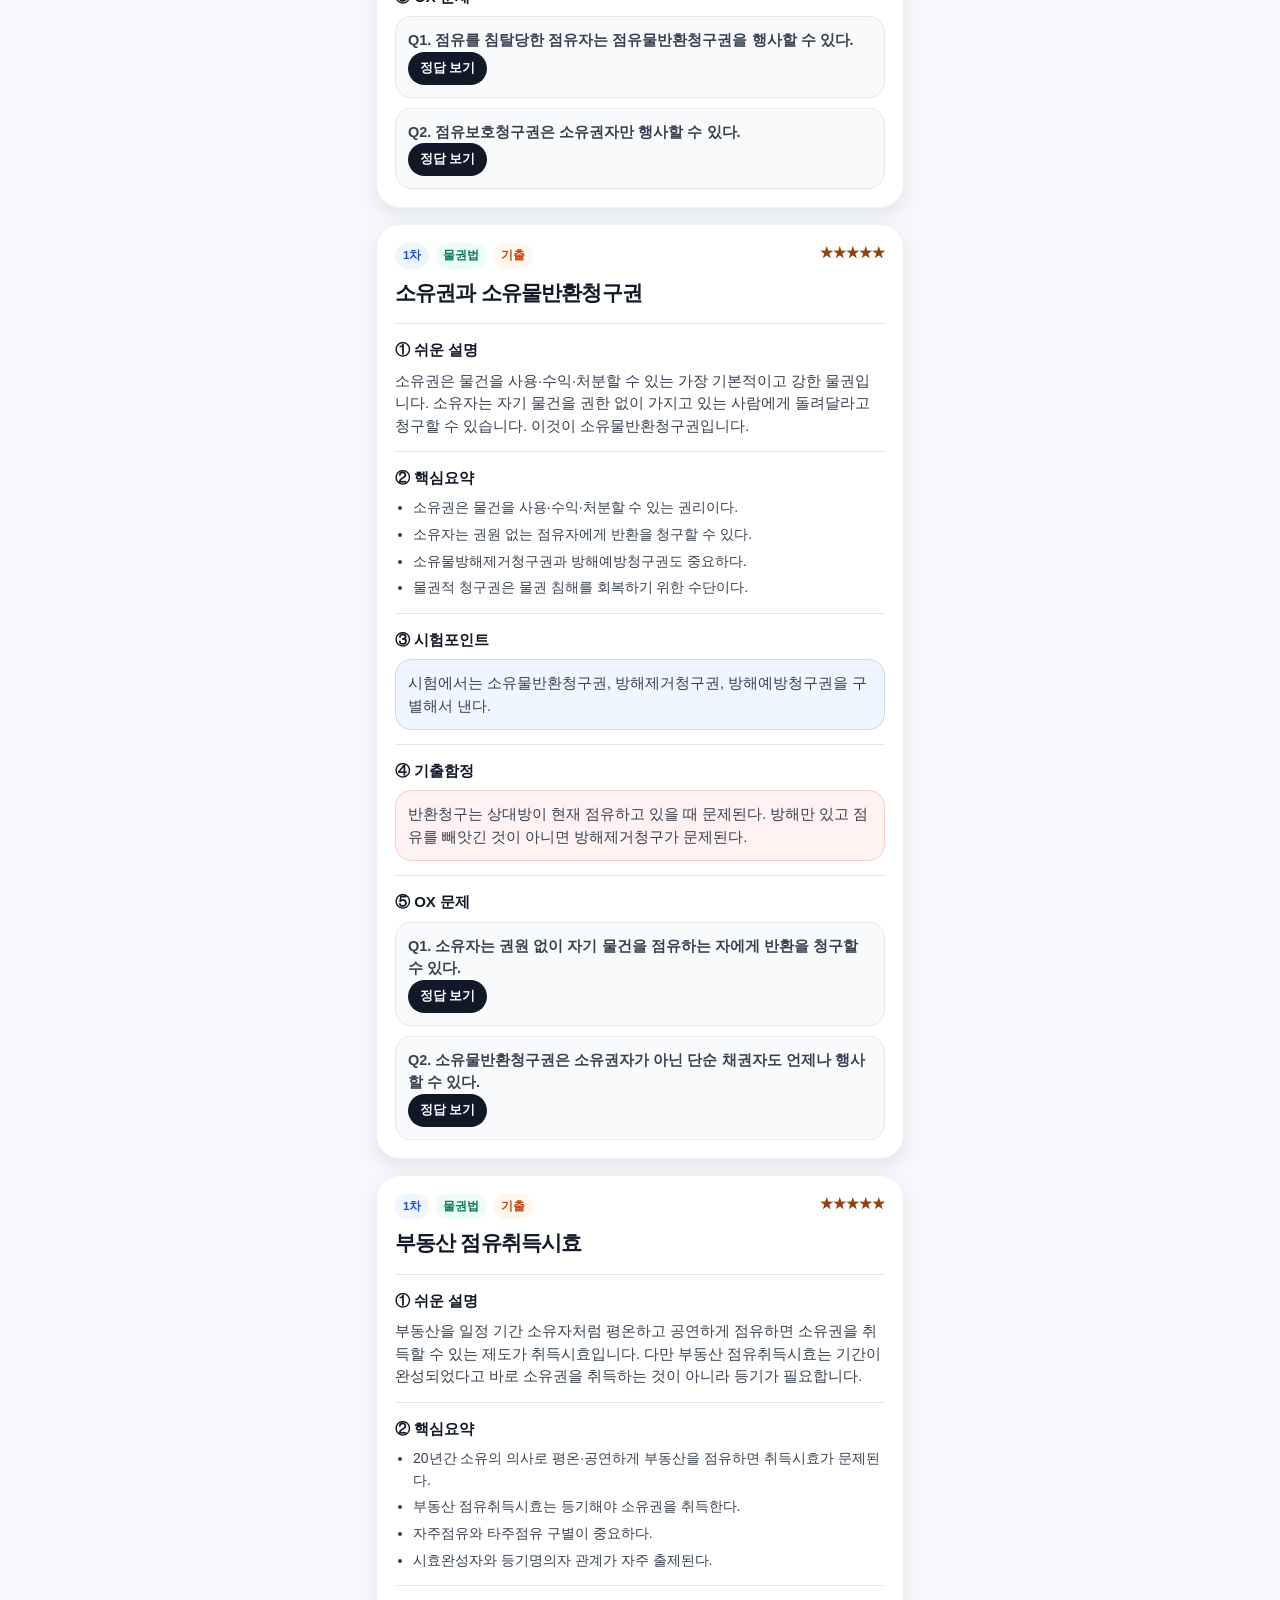
==== commit 70189a86: "Update index.html" ====
--- a/index.html
+++ b/index.html
@@ -76,11 +76,11 @@
     </main>
   </div>
 
+  <!-- 계약법 카드 추가 -->
+  <script src="contract-law-cards.js"></script>
+
   <!-- 데이터 파일 먼저 연결 -->
   <script src="data.js"></script>
-
-  <!-- 계약법 카드 추가 -->
-  <script src="contract-law-cards.js"></script>
   
   <!-- 작동 기능 파일 연결 -->
   <script src="app.js"></script>
